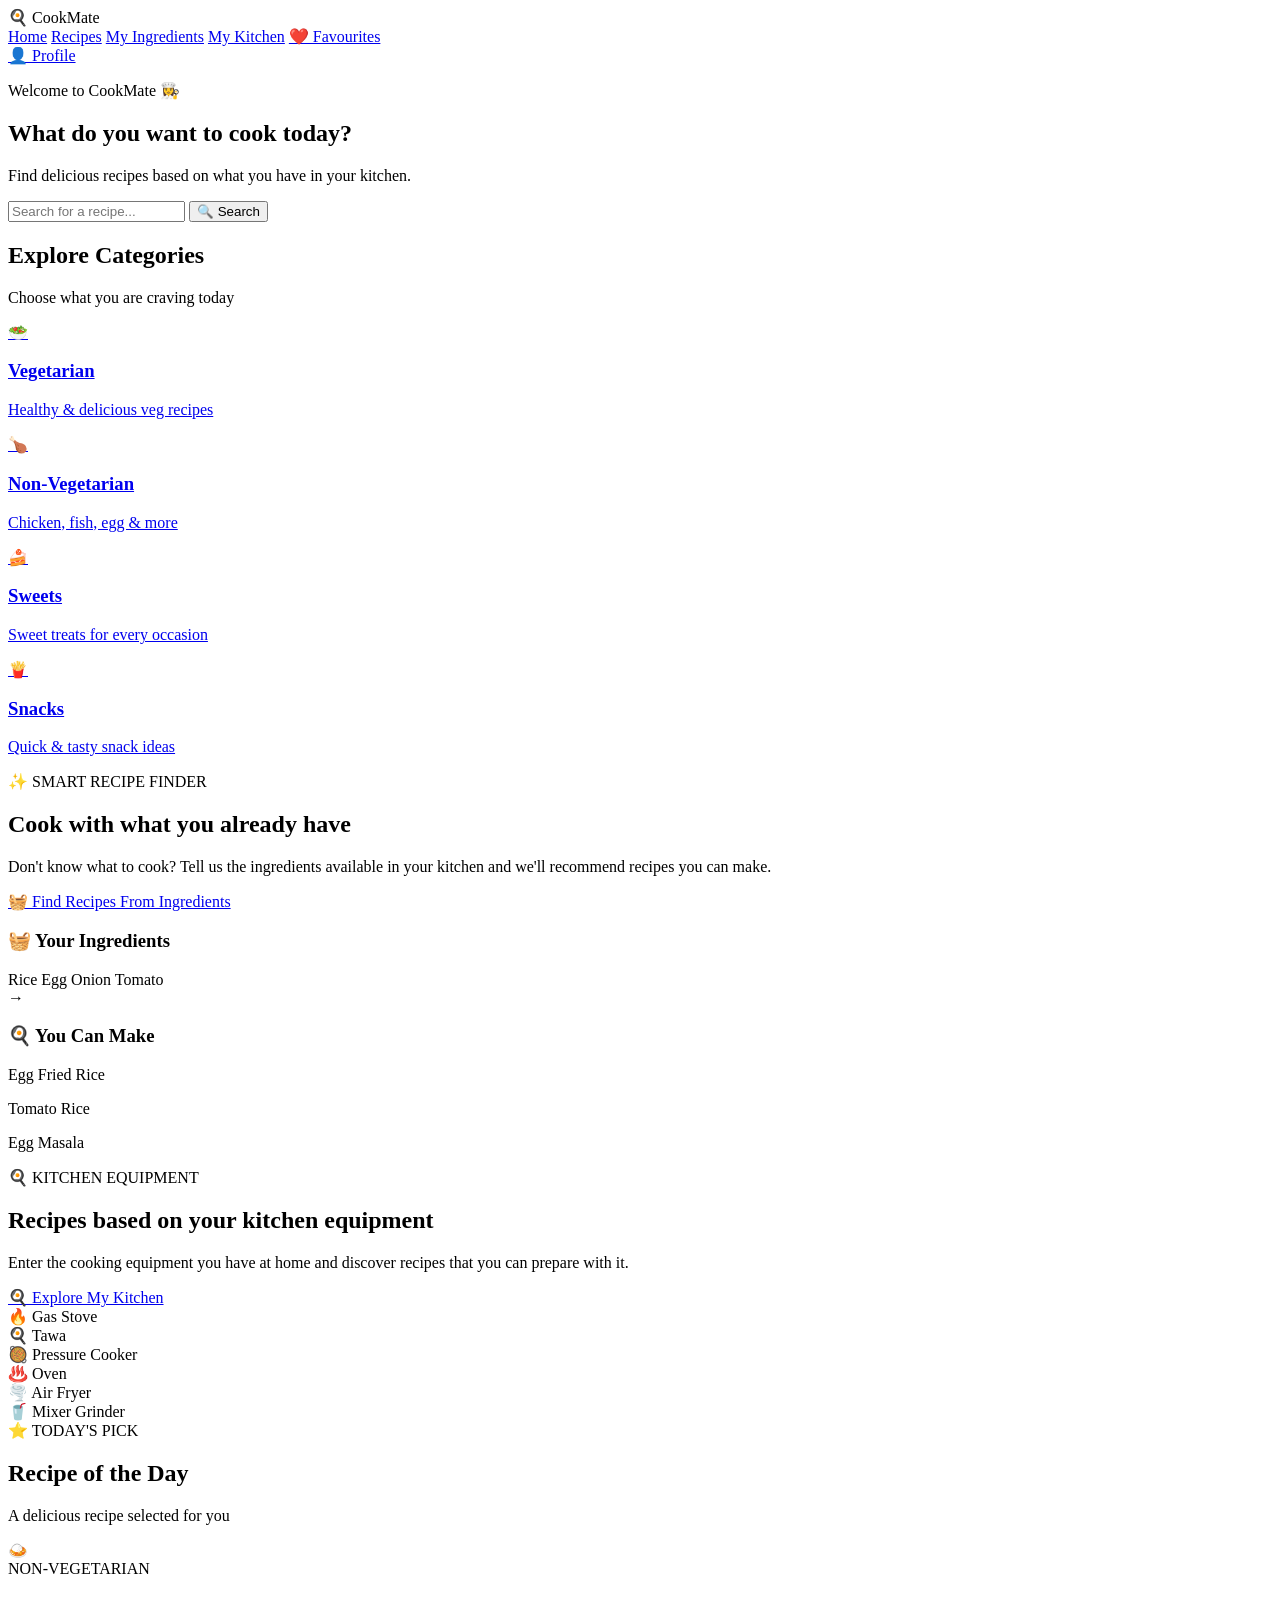
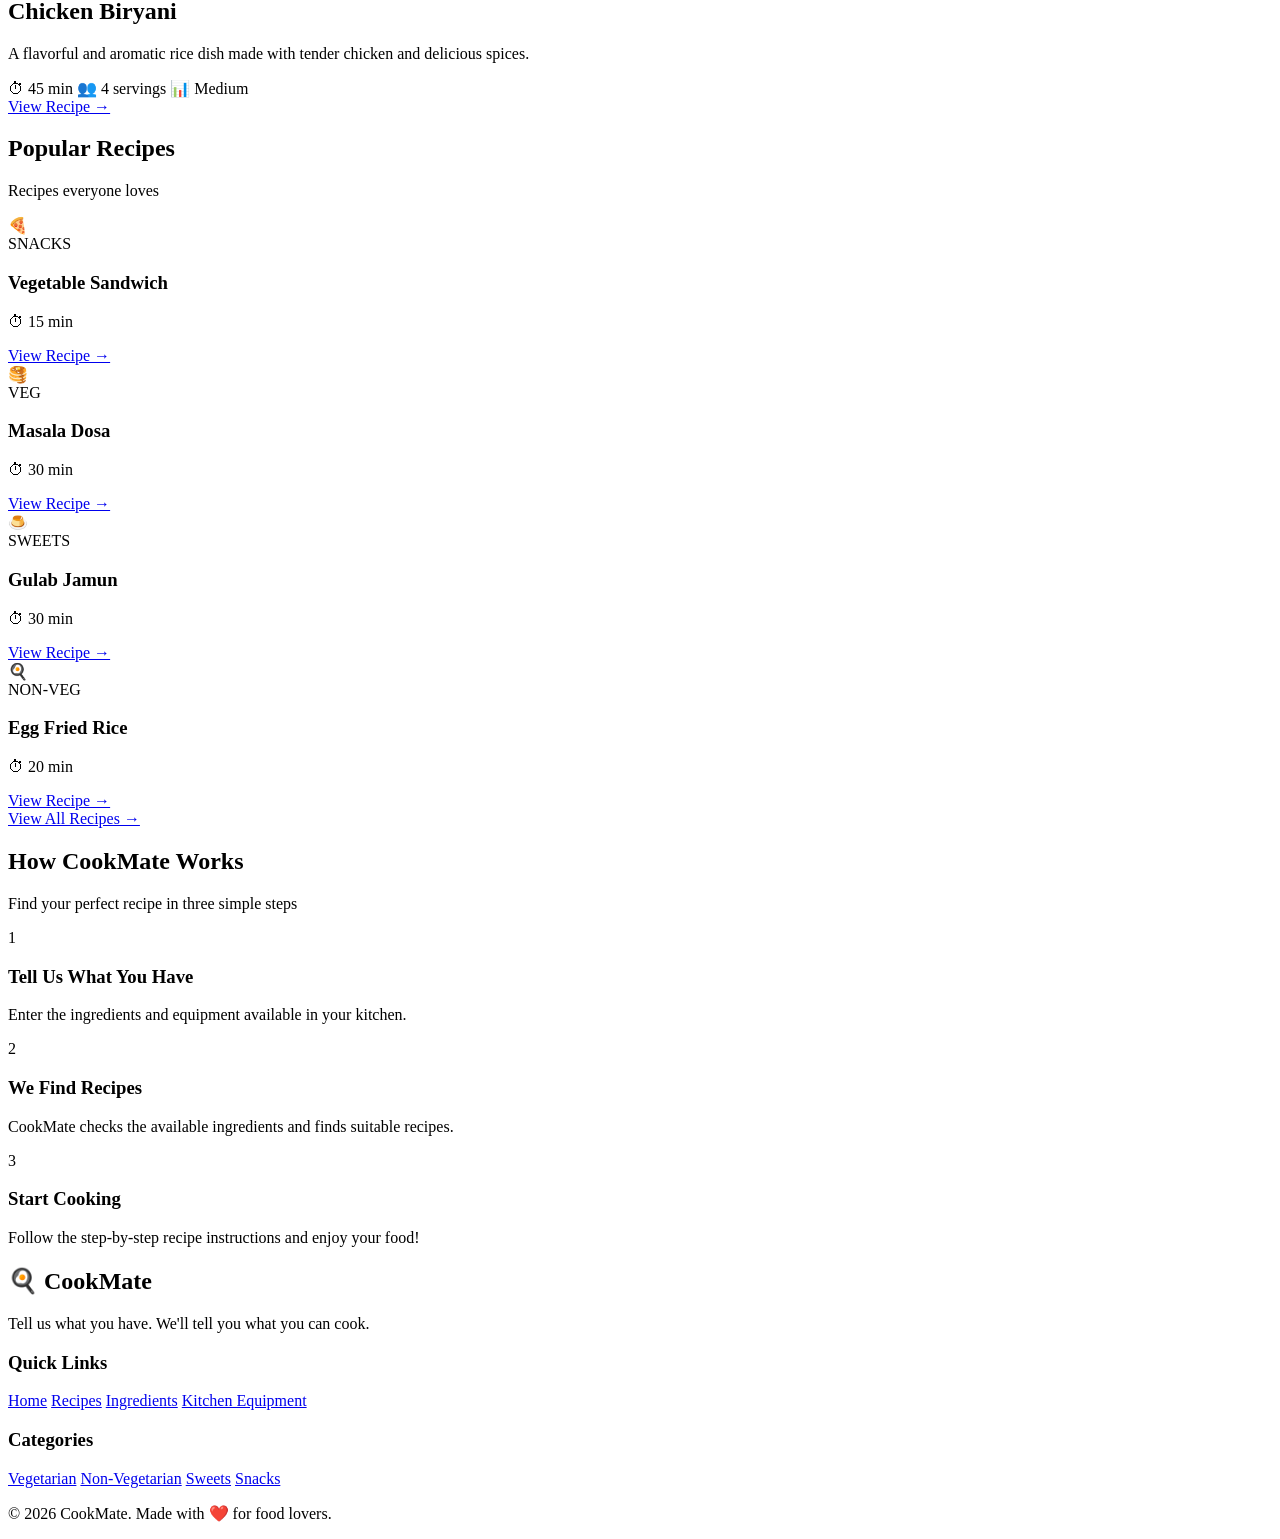
==== index.html @ f780ff28 "Create index.html" ====
<!DOCTYPE html>
<html lang="en">
<head>
    <meta charset="UTF-8">
    <meta name="viewport" content="width=device-width, initial-scale=1.0">

    <title>CookMate - Smart Recipe Finder</title>

    <link rel="stylesheet" href="css/style.css">
</head>

<body>

    <!-- ================= NAVBAR ================= -->

    <header class="navbar">

        <div class="logo">
            🍳 <span>CookMate</span>
        </div>

        <nav>
            <a href="index.html" class="active">Home</a>
            <a href="recipes.html">Recipes</a>
            <a href="ingredients.html">My Ingredients</a>
            <a href="equipment.html">My Kitchen</a>
            <a href="favourites.html">❤️ Favourites</a>
        </nav>

        <a href="profile.html" class="profile-btn">
            👤 Profile
        </a>

    </header>


    <!-- ================= HERO SECTION ================= -->

    <main>

        <section class="hero">

            <div class="hero-content">

                <p class="welcome-text">
                    Welcome to CookMate 👩‍🍳
                </p>

                <h1>
                    What do you want to
                    <span>cook today?</span>
                </h1>

                <p class="hero-description">
                    Find delicious recipes based on what you have
                    in your kitchen.
                </p>


                <!-- SEARCH BAR -->

                <div class="search-box">

                    <input
                        type="text"
                        id="homeSearch"
                        placeholder="Search for a recipe..."
                    >

                    <button onclick="searchRecipe()">
                        🔍 Search
                    </button>

                </div>

            </div>

        </section>


        <!-- ================= QUICK CATEGORIES ================= -->

        <section class="categories-section">

            <div class="section-heading">

                <h2>Explore Categories</h2>

                <p>
                    Choose what you are craving today
                </p>

            </div>


            <div class="category-container">

                <a href="recipes.html?category=veg"
                   class="category-card">

                    <div class="category-icon">
                        🥗
                    </div>

                    <h3>Vegetarian</h3>

                    <p>Healthy & delicious veg recipes</p>

                </a>


                <a href="recipes.html?category=nonveg"
                   class="category-card">

                    <div class="category-icon">
                        🍗
                    </div>

                    <h3>Non-Vegetarian</h3>

                    <p>Chicken, fish, egg & more</p>

                </a>


                <a href="recipes.html?category=sweets"
                   class="category-card">

                    <div class="category-icon">
                        🍰
                    </div>

                    <h3>Sweets</h3>

                    <p>Sweet treats for every occasion</p>

                </a>


                <a href="recipes.html?category=snacks"
                   class="category-card">

                    <div class="category-icon">
                        🍟
                    </div>

                    <h3>Snacks</h3>

                    <p>Quick & tasty snack ideas</p>

                </a>

            </div>

        </section>


        <!-- ================= INGREDIENT FEATURE ================= -->

        <section class="smart-section">

            <div class="smart-content">

                <span class="feature-label">
                    ✨ SMART RECIPE FINDER
                </span>

                <h2>
                    Cook with what
                    <span>you already have</span>
                </h2>

                <p>
                    Don't know what to cook? Tell us the ingredients
                    available in your kitchen and we'll recommend
                    recipes you can make.
                </p>

                <a href="ingredients.html"
                   class="primary-btn">

                    🧺 Find Recipes From Ingredients

                </a>

            </div>


            <div class="smart-example">

                <div class="ingredient-box">

                    <h3>🧺 Your Ingredients</h3>

                    <div class="ingredient-tags">

                        <span>Rice</span>
                        <span>Egg</span>
                        <span>Onion</span>
                        <span>Tomato</span>

                    </div>

                </div>


                <div class="arrow">
                    →
                </div>


                <div class="ingredient-box recipe-result">

                    <h3>🍳 You Can Make</h3>

                    <p>
                        Egg Fried Rice
                    </p>

                    <p>
                        Tomato Rice
                    </p>

                    <p>
                        Egg Masala
                    </p>

                </div>

            </div>

        </section>


        <!-- ================= EQUIPMENT FEATURE ================= -->

        <section class="equipment-section">

            <div class="equipment-content">

                <span class="feature-label">
                    🍳 KITCHEN EQUIPMENT
                </span>

                <h2>
                    Recipes based on your
                    <span>kitchen equipment</span>
                </h2>

                <p>
                    Enter the cooking equipment you have at home
                    and discover recipes that you can prepare with it.
                </p>

                <a href="equipment.html"
                   class="primary-btn">

                    🍳 Explore My Kitchen

                </a>

            </div>


            <div class="equipment-list">

                <div class="equipment-item">
                    🔥
                    <span>Gas Stove</span>
                </div>

                <div class="equipment-item">
                    🍳
                    <span>Tawa</span>
                </div>

                <div class="equipment-item">
                    🥘
                    <span>Pressure Cooker</span>
                </div>

                <div class="equipment-item">
                    ♨️
                    <span>Oven</span>
                </div>

                <div class="equipment-item">
                    🌪️
                    <span>Air Fryer</span>
                </div>

                <div class="equipment-item">
                    🥤
                    <span>Mixer Grinder</span>
                </div>

            </div>

        </section>


        <!-- ================= RECIPE OF THE DAY ================= -->

        <section class="recipe-day-section">

            <div class="section-heading">

                <span class="feature-label">
                    ⭐ TODAY'S PICK
                </span>

                <h2>Recipe of the Day</h2>

                <p>
                    A delicious recipe selected for you
                </p>

            </div>


            <div class="recipe-day-card">

                <div class="recipe-image">

                    <div class="food-placeholder">
                        🍛
                    </div>

                </div>


                <div class="recipe-day-content">

                    <span class="recipe-category">
                        NON-VEGETARIAN
                    </span>

                    <h2>
                        Chicken Biryani
                    </h2>

                    <p>
                        A flavorful and aromatic rice dish made
                        with tender chicken and delicious spices.
                    </p>


                    <div class="recipe-info">

                        <span>⏱ 45 min</span>

                        <span>👥 4 servings</span>

                        <span>📊 Medium</span>

                    </div>


                    <a href="recipe-details.html?recipe=chicken-biryani"
                       class="primary-btn">

                        View Recipe →

                    </a>

                </div>

            </div>

        </section>


        <!-- ================= POPULAR RECIPES ================= -->

        <section class="popular-section">

            <div class="section-heading">

                <h2>Popular Recipes</h2>

                <p>
                    Recipes everyone loves
                </p>

            </div>


            <div class="recipe-grid">


                <div class="recipe-card">

                    <div class="recipe-card-image">
                        🍕
                    </div>

                    <div class="recipe-card-content">

                        <span>SNACKS</span>

                        <h3>Vegetable Sandwich</h3>

                        <p>
                            ⏱ 15 min
                        </p>

                        <a href="recipe-details.html?recipe=vegetable-sandwich">
                            View Recipe →
                        </a>

                    </div>

                </div>


                <div class="recipe-card">

                    <div class="recipe-card-image">
                        🥞
                    </div>

                    <div class="recipe-card-content">

                        <span>VEG</span>

                        <h3>Masala Dosa</h3>

                        <p>
                            ⏱ 30 min
                        </p>

                        <a href="recipe-details.html?recipe=masala-dosa">
                            View Recipe →
                        </a>

                    </div>

                </div>


                <div class="recipe-card">

                    <div class="recipe-card-image">
                        🍮
                    </div>

                    <div class="recipe-card-content">

                        <span>SWEETS</span>

                        <h3>Gulab Jamun</h3>

                        <p>
                            ⏱ 30 min
                        </p>

                        <a href="recipe-details.html?recipe=gulab-jamun">
                            View Recipe →
                        </a>

                    </div>

                </div>


                <div class="recipe-card">

                    <div class="recipe-card-image">
                        🍳
                    </div>

                    <div class="recipe-card-content">

                        <span>NON-VEG</span>

                        <h3>Egg Fried Rice</h3>

                        <p>
                            ⏱ 20 min
                        </p>

                        <a href="recipe-details.html?recipe=egg-fried-rice">
                            View Recipe →
                        </a>

                    </div>

                </div>


            </div>


            <div class="view-all">

                <a href="recipes.html"
                   class="secondary-btn">

                    View All Recipes →

                </a>

            </div>

        </section>


        <!-- ================= HOW IT WORKS ================= -->

        <section class="how-section">

            <div class="section-heading">

                <h2>How CookMate Works</h2>

                <p>
                    Find your perfect recipe in three simple steps
                </p>

            </div>


            <div class="steps-container">

                <div class="step">

                    <div class="step-number">
                        1
                    </div>

                    <h3>Tell Us What You Have</h3>

                    <p>
                        Enter the ingredients and equipment
                        available in your kitchen.
                    </p>

                </div>


                <div class="step">

                    <div class="step-number">
                        2
                    </div>

                    <h3>We Find Recipes</h3>

                    <p>
                        CookMate checks the available ingredients
                        and finds suitable recipes.
                    </p>

                </div>


                <div class="step">

                    <div class="step-number">
                        3
                    </div>

                    <h3>Start Cooking</h3>

                    <p>
                        Follow the step-by-step recipe instructions
                        and enjoy your food!
                    </p>

                </div>

            </div>

        </section>

    </main>


    <!-- ================= FOOTER ================= -->

    <footer class="footer">

        <div class="footer-content">

            <div class="footer-brand">

                <h2>🍳 CookMate</h2>

                <p>
                    Tell us what you have.
                    We'll tell you what you can cook.
                </p>

            </div>


            <div class="footer-links">

                <h3>Quick Links</h3>

                <a href="index.html">Home</a>
                <a href="recipes.html">Recipes</a>
                <a href="ingredients.html">Ingredients</a>
                <a href="equipment.html">Kitchen Equipment</a>

            </div>


            <div class="footer-links">

                <h3>Categories</h3>

                <a href="recipes.html?category=veg">Vegetarian</a>
                <a href="recipes.html?category=nonveg">Non-Vegetarian</a>
                <a href="recipes.html?category=sweets">Sweets</a>
                <a href="recipes.html?category=snacks">Snacks</a>

            </div>

        </div>


        <div class="footer-bottom">

            <p>
                © 2026 CookMate. Made with ❤️ for food lovers.
            </p>

        </div>

    </footer>


    <!-- ================= JAVASCRIPT ================= -->

    <script src="js/script.js"></script>

</body>
</html>
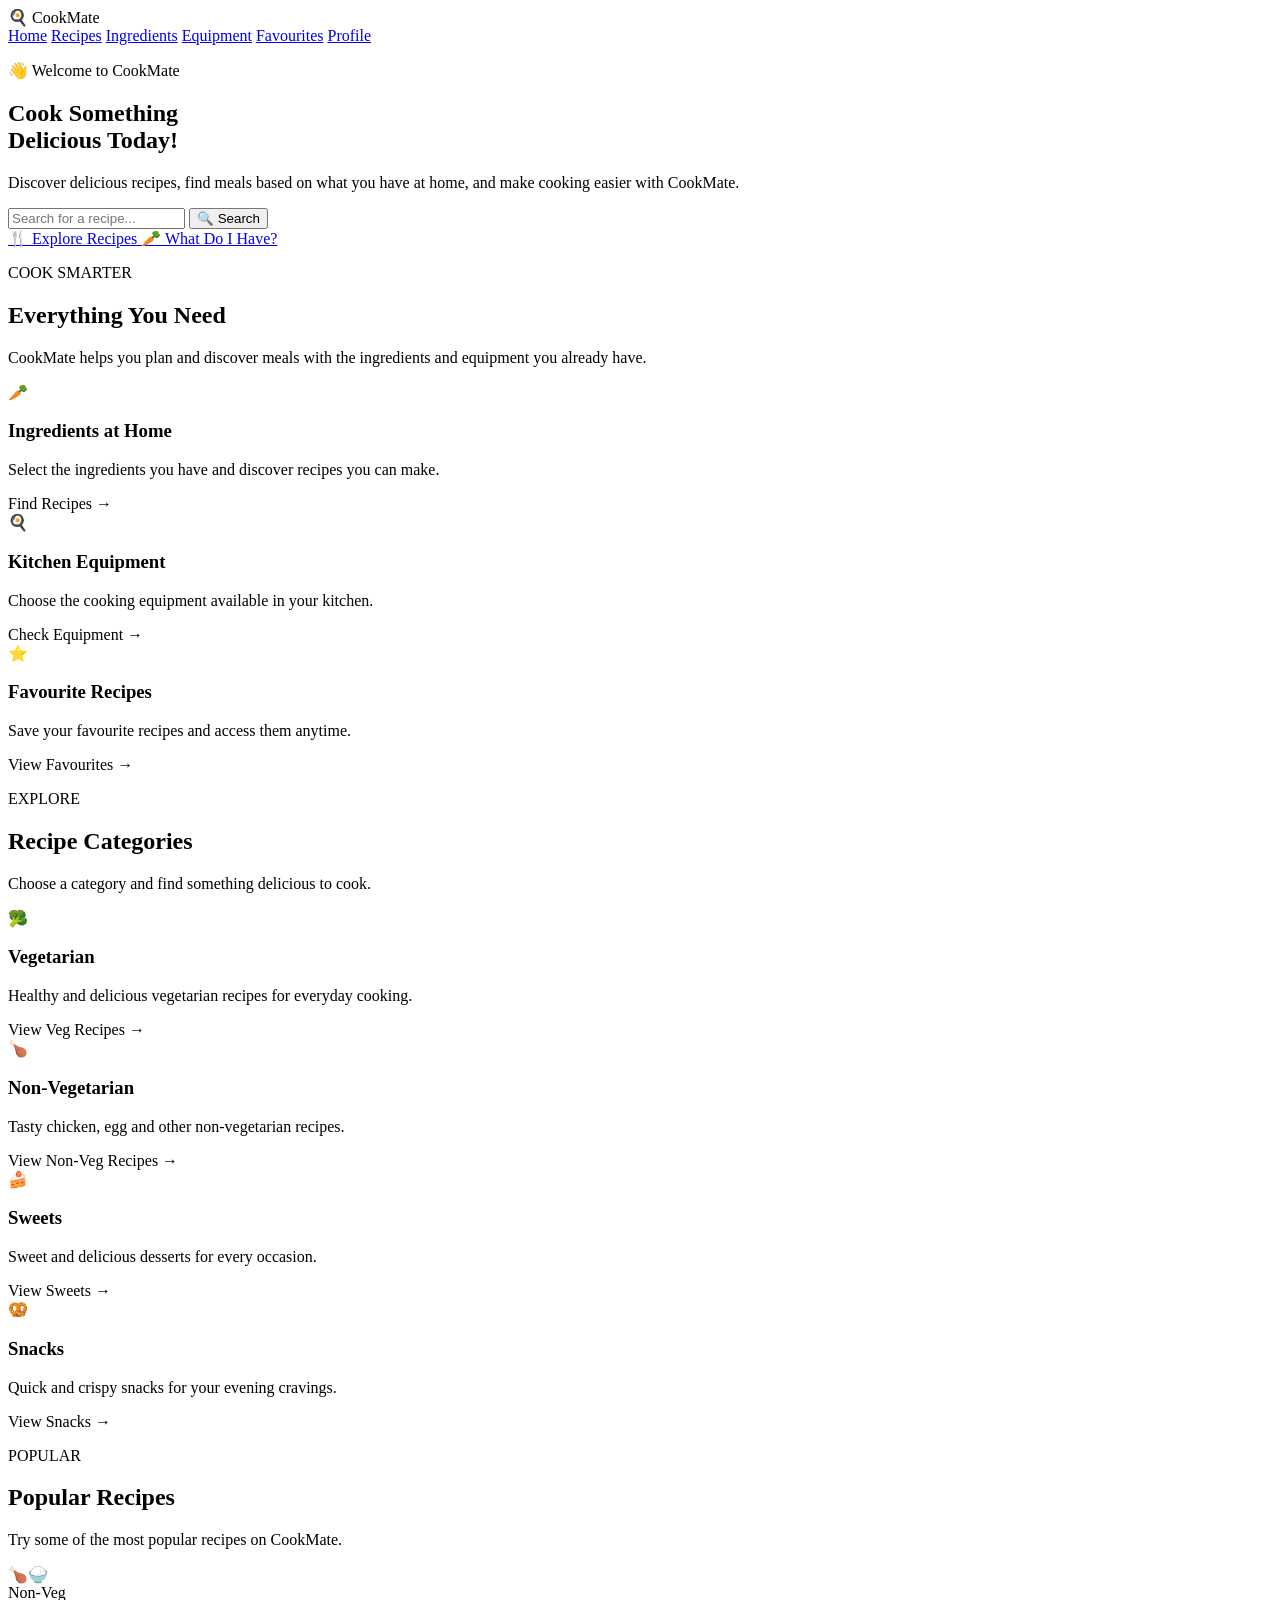
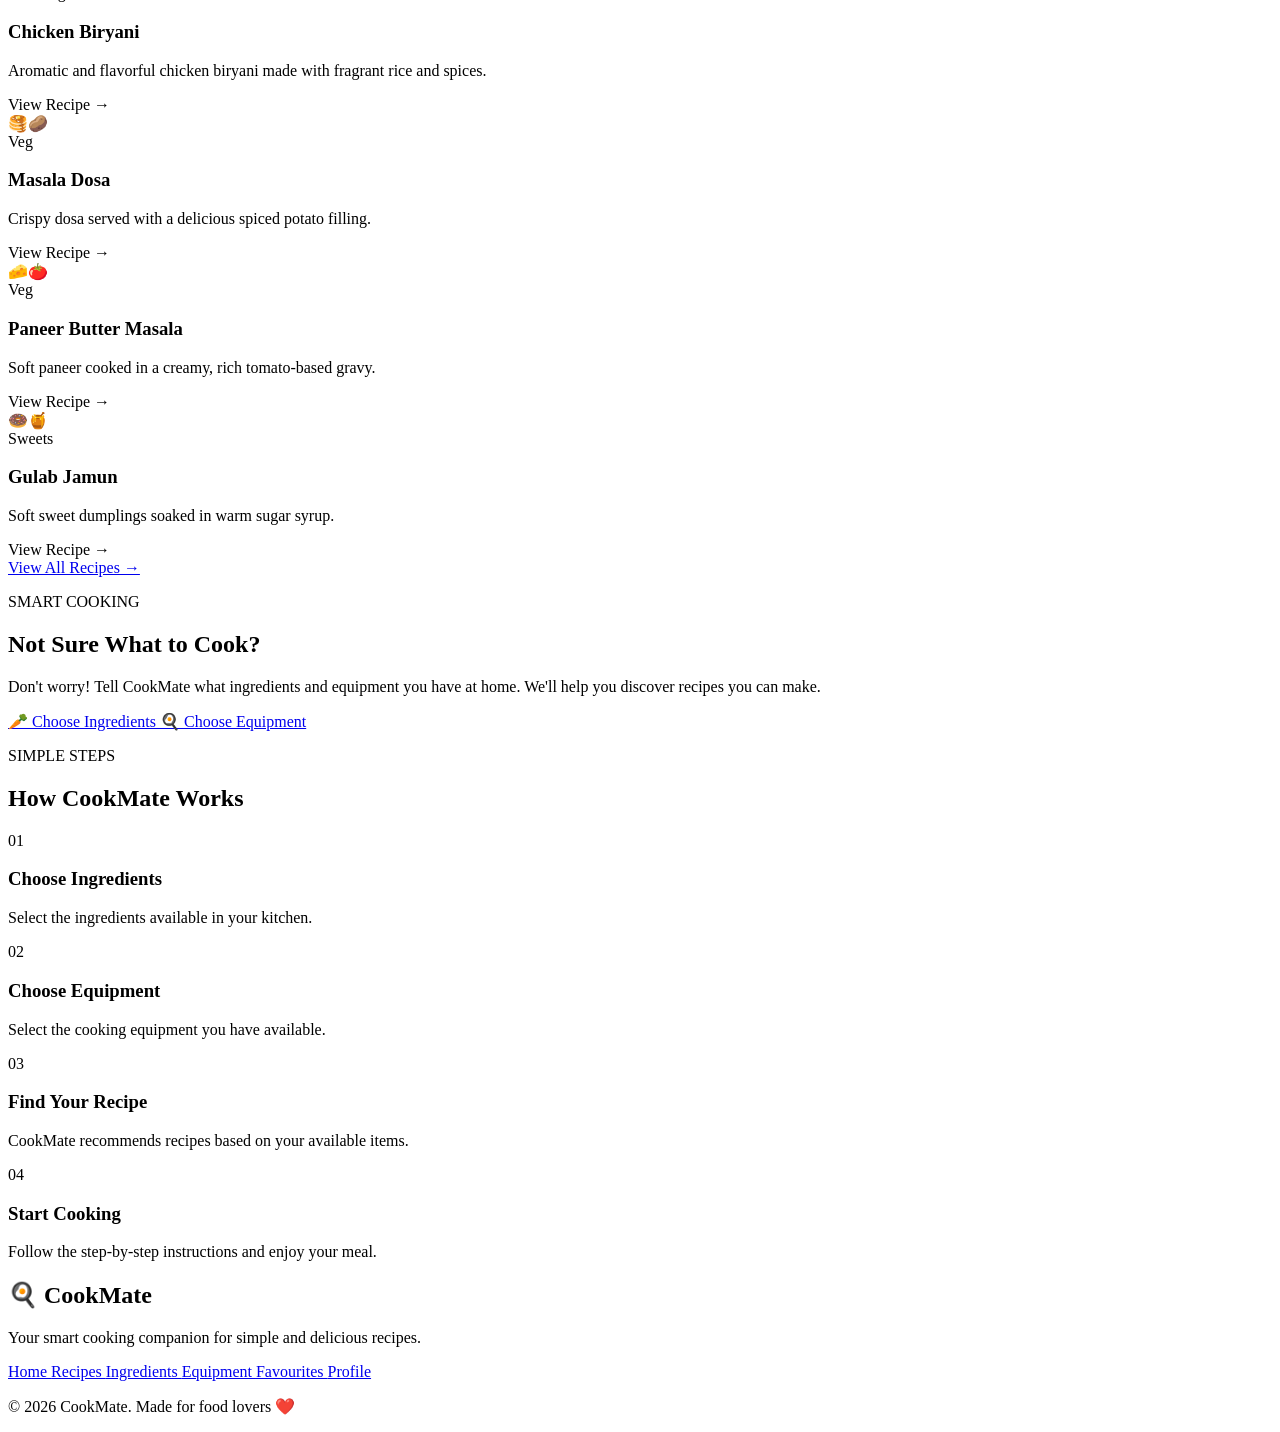
==== commit 96a0002b: "Update index.html" ====
--- a/index.html
+++ b/index.html
@@ -4,591 +4,691 @@
     <meta charset="UTF-8">
     <meta name="viewport" content="width=device-width, initial-scale=1.0">
 
-    <title>CookMate - Smart Recipe Finder</title>
+    <title>CookMate - Smart Cooking & Recipe Finder</title>
 
     <link rel="stylesheet" href="css/style.css">
 </head>
 
 <body>
 
-    <!-- ================= NAVBAR ================= -->
-
+    <!-- =========================
+         NAVIGATION BAR
+    ========================== -->
     <header class="navbar">
 
         <div class="logo">
-            🍳 <span>CookMate</span>
+            🍳 CookMate
         </div>
 
         <nav>
             <a href="index.html" class="active">Home</a>
             <a href="recipes.html">Recipes</a>
-            <a href="ingredients.html">My Ingredients</a>
-            <a href="equipment.html">My Kitchen</a>
-            <a href="favourites.html">❤️ Favourites</a>
+            <a href="ingredients.html">Ingredients</a>
+            <a href="equipment.html">Equipment</a>
+            <a href="favourites.html">Favourites</a>
+            <a href="profile.html">Profile</a>
         </nav>
 
-        <a href="profile.html" class="profile-btn">
-            👤 Profile
-        </a>
-
     </header>
 
 
-    <!-- ================= HERO SECTION ================= -->
-
-    <main>
-
-        <section class="hero">
-
-            <div class="hero-content">
-
-                <p class="welcome-text">
-                    Welcome to CookMate 👩‍🍳
-                </p>
-
-                <h1>
-                    What do you want to
-                    <span>cook today?</span>
-                </h1>
-
-                <p class="hero-description">
-                    Find delicious recipes based on what you have
+    <!-- =========================
+         HERO SECTION
+    ========================== -->
+    <section class="hero">
+
+        <div class="hero-content">
+
+            <p class="hero-small-title">
+                👋 Welcome to CookMate
+            </p>
+
+            <h1>
+                Cook Something<br>
+                <span>Delicious Today!</span>
+            </h1>
+
+            <p class="hero-description">
+                Discover delicious recipes, find meals based on
+                what you have at home, and make cooking easier
+                with CookMate.
+            </p>
+
+
+            <!-- SEARCH -->
+            <div class="search-box">
+
+                <input
+                    type="text"
+                    id="homeSearch"
+                    placeholder="Search for a recipe..."
+                    autocomplete="off"
+                >
+
+                <button
+                    type="button"
+                    class="primary-btn"
+                    onclick="searchRecipe()"
+                >
+                    🔍 Search
+                </button>
+
+            </div>
+
+
+            <!-- QUICK BUTTONS -->
+            <div class="hero-buttons">
+
+                <a
+                    href="recipes.html"
+                    class="primary-btn"
+                >
+                    🍴 Explore Recipes
+                </a>
+
+                <a
+                    href="ingredients.html"
+                    class="secondary-btn"
+                >
+                    🥕 What Do I Have?
+                </a>
+
+            </div>
+
+        </div>
+
+    </section>
+
+
+
+    <!-- =========================
+         QUICK ACCESS
+    ========================== -->
+    <section class="section">
+
+        <div class="section-heading">
+
+            <p class="section-label">
+                COOK SMARTER
+            </p>
+
+            <h2>
+                Everything You Need
+            </h2>
+
+            <p>
+                CookMate helps you plan and discover meals
+                with the ingredients and equipment you already have.
+            </p>
+
+        </div>
+
+
+        <div class="category-grid">
+
+            <!-- INGREDIENTS -->
+            <a
+                href="ingredients.html"
+                class="category-card"
+                style="text-decoration:none; color:inherit;"
+            >
+
+                <div class="category-icon">
+                    🥕
+                </div>
+
+                <h3>
+                    Ingredients at Home
+                </h3>
+
+                <p>
+                    Select the ingredients you have and
+                    discover recipes you can make.
+                </p>
+
+                <span>
+                    Find Recipes →
+                </span>
+
+            </a>
+
+
+            <!-- EQUIPMENT -->
+            <a
+                href="equipment.html"
+                class="category-card"
+                style="text-decoration:none; color:inherit;"
+            >
+
+                <div class="category-icon">
+                    🍳
+                </div>
+
+                <h3>
+                    Kitchen Equipment
+                </h3>
+
+                <p>
+                    Choose the cooking equipment available
                     in your kitchen.
                 </p>
 
-
-                <!-- SEARCH BAR -->
-
-                <div class="search-box">
-
-                    <input
-                        type="text"
-                        id="homeSearch"
-                        placeholder="Search for a recipe..."
-                    >
-
-                    <button onclick="searchRecipe()">
-                        🔍 Search
-                    </button>
-
-                </div>
-
-            </div>
-
-        </section>
-
-
-        <!-- ================= QUICK CATEGORIES ================= -->
-
-        <section class="categories-section">
-
-            <div class="section-heading">
-
-                <h2>Explore Categories</h2>
-
-                <p>
-                    Choose what you are craving today
-                </p>
-
-            </div>
-
-
-            <div class="category-container">
-
-                <a href="recipes.html?category=veg"
-                   class="category-card">
-
-                    <div class="category-icon">
-                        🥗
-                    </div>
-
-                    <h3>Vegetarian</h3>
-
-                    <p>Healthy & delicious veg recipes</p>
-
-                </a>
-
-
-                <a href="recipes.html?category=nonveg"
-                   class="category-card">
-
-                    <div class="category-icon">
-                        🍗
-                    </div>
-
-                    <h3>Non-Vegetarian</h3>
-
-                    <p>Chicken, fish, egg & more</p>
-
-                </a>
-
-
-                <a href="recipes.html?category=sweets"
-                   class="category-card">
-
-                    <div class="category-icon">
-                        🍰
-                    </div>
-
-                    <h3>Sweets</h3>
-
-                    <p>Sweet treats for every occasion</p>
-
-                </a>
-
-
-                <a href="recipes.html?category=snacks"
-                   class="category-card">
-
-                    <div class="category-icon">
-                        🍟
-                    </div>
-
-                    <h3>Snacks</h3>
-
-                    <p>Quick & tasty snack ideas</p>
-
-                </a>
-
-            </div>
-
-        </section>
-
-
-        <!-- ================= INGREDIENT FEATURE ================= -->
-
-        <section class="smart-section">
-
-            <div class="smart-content">
-
-                <span class="feature-label">
-                    ✨ SMART RECIPE FINDER
+                <span>
+                    Check Equipment →
                 </span>
 
+            </a>
+
+
+            <!-- FAVOURITES -->
+            <a
+                href="favourites.html"
+                class="category-card"
+                style="text-decoration:none; color:inherit;"
+            >
+
+                <div class="category-icon">
+                    ⭐
+                </div>
+
+                <h3>
+                    Favourite Recipes
+                </h3>
+
+                <p>
+                    Save your favourite recipes and
+                    access them anytime.
+                </p>
+
+                <span>
+                    View Favourites →
+                </span>
+
+            </a>
+
+        </div>
+
+    </section>
+
+
+
+    <!-- =========================
+         RECIPE CATEGORIES
+    ========================== -->
+    <section class="section">
+
+        <div class="section-heading">
+
+            <p class="section-label">
+                EXPLORE
+            </p>
+
+            <h2>
+                Recipe Categories
+            </h2>
+
+            <p>
+                Choose a category and find something delicious to cook.
+            </p>
+
+        </div>
+
+
+        <div class="category-grid">
+
+            <!-- VEG -->
+            <a
+                href="recipes.html?category=veg"
+                class="category-card"
+                style="text-decoration:none; color:inherit;"
+            >
+
+                <div class="category-icon">
+                    🥦
+                </div>
+
+                <h3>
+                    Vegetarian
+                </h3>
+
+                <p>
+                    Healthy and delicious vegetarian recipes
+                    for everyday cooking.
+                </p>
+
+                <span>
+                    View Veg Recipes →
+                </span>
+
+            </a>
+
+
+            <!-- NON VEG -->
+            <a
+                href="recipes.html?category=nonveg"
+                class="category-card"
+                style="text-decoration:none; color:inherit;"
+            >
+
+                <div class="category-icon">
+                    🍗
+                </div>
+
+                <h3>
+                    Non-Vegetarian
+                </h3>
+
+                <p>
+                    Tasty chicken, egg and other non-vegetarian
+                    recipes.
+                </p>
+
+                <span>
+                    View Non-Veg Recipes →
+                </span>
+
+            </a>
+
+
+            <!-- SWEETS -->
+            <a
+                href="recipes.html?category=sweets"
+                class="category-card"
+                style="text-decoration:none; color:inherit;"
+            >
+
+                <div class="category-icon">
+                    🍰
+                </div>
+
+                <h3>
+                    Sweets
+                </h3>
+
+                <p>
+                    Sweet and delicious desserts for
+                    every occasion.
+                </p>
+
+                <span>
+                    View Sweets →
+                </span>
+
+            </a>
+
+
+            <!-- SNACKS -->
+            <a
+                href="recipes.html?category=snacks"
+                class="category-card"
+                style="text-decoration:none; color:inherit;"
+            >
+
+                <div class="category-icon">
+                    🥨
+                </div>
+
+                <h3>
+                    Snacks
+                </h3>
+
+                <p>
+                    Quick and crispy snacks for your
+                    evening cravings.
+                </p>
+
+                <span>
+                    View Snacks →
+                </span>
+
+            </a>
+
+        </div>
+
+    </section>
+
+
+
+    <!-- =========================
+         POPULAR RECIPES
+    ========================== -->
+    <section class="section">
+
+        <div class="section-heading">
+
+            <p class="section-label">
+                POPULAR
+            </p>
+
+            <h2>
+                Popular Recipes
+            </h2>
+
+            <p>
+                Try some of the most popular recipes on CookMate.
+            </p>
+
+        </div>
+
+
+        <div class="recipe-grid">
+
+            <!-- CHICKEN BIRYANI -->
+            <a
+                href="recipe-details.html?recipe=chicken-biryani"
+                class="recipe-card"
+                style="text-decoration:none; color:inherit;"
+            >
+
+                <div class="recipe-image">
+                    🍗🍚
+                </div>
+
+                <div class="recipe-card-content">
+
+                    <span class="recipe-category">
+                        Non-Veg
+                    </span>
+
+                    <h3>
+                        Chicken Biryani
+                    </h3>
+
+                    <p>
+                        Aromatic and flavorful chicken biryani
+                        made with fragrant rice and spices.
+                    </p>
+
+                    <span>
+                        View Recipe →
+                    </span>
+
+                </div>
+
+            </a>
+
+
+            <!-- MASALA DOSA -->
+            <a
+                href="recipe-details.html?recipe=masala-dosa"
+                class="recipe-card"
+                style="text-decoration:none; color:inherit;"
+            >
+
+                <div class="recipe-image">
+                    🥞🥔
+                </div>
+
+                <div class="recipe-card-content">
+
+                    <span class="recipe-category">
+                        Veg
+                    </span>
+
+                    <h3>
+                        Masala Dosa
+                    </h3>
+
+                    <p>
+                        Crispy dosa served with a delicious
+                        spiced potato filling.
+                    </p>
+
+                    <span>
+                        View Recipe →
+                    </span>
+
+                </div>
+
+            </a>
+
+
+            <!-- PANEER BUTTER MASALA -->
+            <a
+                href="recipe-details.html?recipe=paneer-butter-masala"
+                class="recipe-card"
+                style="text-decoration:none; color:inherit;"
+            >
+
+                <div class="recipe-image">
+                    🧀🍅
+                </div>
+
+                <div class="recipe-card-content">
+
+                    <span class="recipe-category">
+                        Veg
+                    </span>
+
+                    <h3>
+                        Paneer Butter Masala
+                    </h3>
+
+                    <p>
+                        Soft paneer cooked in a creamy,
+                        rich tomato-based gravy.
+                    </p>
+
+                    <span>
+                        View Recipe →
+                    </span>
+
+                </div>
+
+            </a>
+
+
+            <!-- GULAB JAMUN -->
+            <a
+                href="recipe-details.html?recipe=gulab-jamun"
+                class="recipe-card"
+                style="text-decoration:none; color:inherit;"
+            >
+
+                <div class="recipe-image">
+                    🍩🍯
+                </div>
+
+                <div class="recipe-card-content">
+
+                    <span class="recipe-category">
+                        Sweets
+                    </span>
+
+                    <h3>
+                        Gulab Jamun
+                    </h3>
+
+                    <p>
+                        Soft sweet dumplings soaked in
+                        warm sugar syrup.
+                    </p>
+
+                    <span>
+                        View Recipe →
+                    </span>
+
+                </div>
+
+            </a>
+
+        </div>
+
+
+        <div class="center-button">
+
+            <a
+                href="recipes.html"
+                class="primary-btn"
+            >
+                View All Recipes →
+            </a>
+
+        </div>
+
+    </section>
+
+
+
+    <!-- =========================
+         SMART RECIPE FINDER
+    ========================== -->
+    <section class="smart-section">
+
+        <div class="smart-content">
+
+            <p class="section-label">
+                SMART COOKING
+            </p>
+
+            <h2>
+                Not Sure What to Cook?
+            </h2>
+
+            <p>
+                Don't worry! Tell CookMate what ingredients
+                and equipment you have at home. We'll help
+                you discover recipes you can make.
+            </p>
+
+
+            <div class="smart-buttons">
+
+                <a
+                    href="ingredients.html"
+                    class="primary-btn"
+                >
+                    🥕 Choose Ingredients
+                </a>
+
+                <a
+                    href="equipment.html"
+                    class="secondary-btn"
+                >
+                    🍳 Choose Equipment
+                </a>
+
+            </div>
+
+        </div>
+
+    </section>
+
+
+
+    <!-- =========================
+         HOW COOKMATE WORKS
+    ========================== -->
+    <section class="section">
+
+        <div class="section-heading">
+
+            <p class="section-label">
+                SIMPLE STEPS
+            </p>
+
+            <h2>
+                How CookMate Works
+            </h2>
+
+        </div>
+
+
+        <div class="steps-grid">
+
+            <div class="step">
+
+                <div class="step-number">
+                    01
+                </div>
+
+                <h3>
+                    Choose Ingredients
+                </h3>
+
+                <p>
+                    Select the ingredients available
+                    in your kitchen.
+                </p>
+
+            </div>
+
+
+            <div class="step">
+
+                <div class="step-number">
+                    02
+                </div>
+
+                <h3>
+                    Choose Equipment
+                </h3>
+
+                <p>
+                    Select the cooking equipment
+                    you have available.
+                </p>
+
+            </div>
+
+
+            <div class="step">
+
+                <div class="step-number">
+                    03
+                </div>
+
+                <h3>
+                    Find Your Recipe
+                </h3>
+
+                <p>
+                    CookMate recommends recipes based
+                    on your available items.
+                </p>
+
+            </div>
+
+
+            <div class="step">
+
+                <div class="step-number">
+                    04
+                </div>
+
+                <h3>
+                    Start Cooking
+                </h3>
+
+                <p>
+                    Follow the step-by-step instructions
+                    and enjoy your meal.
+                </p>
+
+            </div>
+
+        </div>
+
+    </section>
+
+
+
+    <!-- =========================
+         FOOTER
+    ========================== -->
+    <footer class="footer">
+
+        <div class="footer-content">
+
+            <div>
+
                 <h2>
-                    Cook with what
-                    <span>you already have</span>
+                    🍳 CookMate
                 </h2>
 
                 <p>
-                    Don't know what to cook? Tell us the ingredients
-                    available in your kitchen and we'll recommend
-                    recipes you can make.
-                </p>
-
-                <a href="ingredients.html"
-                   class="primary-btn">
-
-                    🧺 Find Recipes From Ingredients
-
-                </a>
-
-            </div>
-
-
-            <div class="smart-example">
-
-                <div class="ingredient-box">
-
-                    <h3>🧺 Your Ingredients</h3>
-
-                    <div class="ingredient-tags">
-
-                        <span>Rice</span>
-                        <span>Egg</span>
-                        <span>Onion</span>
-                        <span>Tomato</span>
-
-                    </div>
-
-                </div>
-
-
-                <div class="arrow">
-                    →
-                </div>
-
-
-                <div class="ingredient-box recipe-result">
-
-                    <h3>🍳 You Can Make</h3>
-
-                    <p>
-                        Egg Fried Rice
-                    </p>
-
-                    <p>
-                        Tomato Rice
-                    </p>
-
-                    <p>
-                        Egg Masala
-                    </p>
-
-                </div>
-
-            </div>
-
-        </section>
-
-
-        <!-- ================= EQUIPMENT FEATURE ================= -->
-
-        <section class="equipment-section">
-
-            <div class="equipment-content">
-
-                <span class="feature-label">
-                    🍳 KITCHEN EQUIPMENT
-                </span>
-
-                <h2>
-                    Recipes based on your
-                    <span>kitchen equipment</span>
-                </h2>
-
-                <p>
-                    Enter the cooking equipment you have at home
-                    and discover recipes that you can prepare with it.
-                </p>
-
-                <a href="equipment.html"
-                   class="primary-btn">
-
-                    🍳 Explore My Kitchen
-
-                </a>
-
-            </div>
-
-
-            <div class="equipment-list">
-
-                <div class="equipment-item">
-                    🔥
-                    <span>Gas Stove</span>
-                </div>
-
-                <div class="equipment-item">
-                    🍳
-                    <span>Tawa</span>
-                </div>
-
-                <div class="equipment-item">
-                    🥘
-                    <span>Pressure Cooker</span>
-                </div>
-
-                <div class="equipment-item">
-                    ♨️
-                    <span>Oven</span>
-                </div>
-
-                <div class="equipment-item">
-                    🌪️
-                    <span>Air Fryer</span>
-                </div>
-
-                <div class="equipment-item">
-                    🥤
-                    <span>Mixer Grinder</span>
-                </div>
-
-            </div>
-
-        </section>
-
-
-        <!-- ================= RECIPE OF THE DAY ================= -->
-
-        <section class="recipe-day-section">
-
-            <div class="section-heading">
-
-                <span class="feature-label">
-                    ⭐ TODAY'S PICK
-                </span>
-
-                <h2>Recipe of the Day</h2>
-
-                <p>
-                    A delicious recipe selected for you
-                </p>
-
-            </div>
-
-
-            <div class="recipe-day-card">
-
-                <div class="recipe-image">
-
-                    <div class="food-placeholder">
-                        🍛
-                    </div>
-
-                </div>
-
-
-                <div class="recipe-day-content">
-
-                    <span class="recipe-category">
-                        NON-VEGETARIAN
-                    </span>
-
-                    <h2>
-                        Chicken Biryani
-                    </h2>
-
-                    <p>
-                        A flavorful and aromatic rice dish made
-                        with tender chicken and delicious spices.
-                    </p>
-
-
-                    <div class="recipe-info">
-
-                        <span>⏱ 45 min</span>
-
-                        <span>👥 4 servings</span>
-
-                        <span>📊 Medium</span>
-
-                    </div>
-
-
-                    <a href="recipe-details.html?recipe=chicken-biryani"
-                       class="primary-btn">
-
-                        View Recipe →
-
-                    </a>
-
-                </div>
-
-            </div>
-
-        </section>
-
-
-        <!-- ================= POPULAR RECIPES ================= -->
-
-        <section class="popular-section">
-
-            <div class="section-heading">
-
-                <h2>Popular Recipes</h2>
-
-                <p>
-                    Recipes everyone loves
-                </p>
-
-            </div>
-
-
-            <div class="recipe-grid">
-
-
-                <div class="recipe-card">
-
-                    <div class="recipe-card-image">
-                        🍕
-                    </div>
-
-                    <div class="recipe-card-content">
-
-                        <span>SNACKS</span>
-
-                        <h3>Vegetable Sandwich</h3>
-
-                        <p>
-                            ⏱ 15 min
-                        </p>
-
-                        <a href="recipe-details.html?recipe=vegetable-sandwich">
-                            View Recipe →
-                        </a>
-
-                    </div>
-
-                </div>
-
-
-                <div class="recipe-card">
-
-                    <div class="recipe-card-image">
-                        🥞
-                    </div>
-
-                    <div class="recipe-card-content">
-
-                        <span>VEG</span>
-
-                        <h3>Masala Dosa</h3>
-
-                        <p>
-                            ⏱ 30 min
-                        </p>
-
-                        <a href="recipe-details.html?recipe=masala-dosa">
-                            View Recipe →
-                        </a>
-
-                    </div>
-
-                </div>
-
-
-                <div class="recipe-card">
-
-                    <div class="recipe-card-image">
-                        🍮
-                    </div>
-
-                    <div class="recipe-card-content">
-
-                        <span>SWEETS</span>
-
-                        <h3>Gulab Jamun</h3>
-
-                        <p>
-                            ⏱ 30 min
-                        </p>
-
-                        <a href="recipe-details.html?recipe=gulab-jamun">
-                            View Recipe →
-                        </a>
-
-                    </div>
-
-                </div>
-
-
-                <div class="recipe-card">
-
-                    <div class="recipe-card-image">
-                        🍳
-                    </div>
-
-                    <div class="recipe-card-content">
-
-                        <span>NON-VEG</span>
-
-                        <h3>Egg Fried Rice</h3>
-
-                        <p>
-                            ⏱ 20 min
-                        </p>
-
-                        <a href="recipe-details.html?recipe=egg-fried-rice">
-                            View Recipe →
-                        </a>
-
-                    </div>
-
-                </div>
-
-
-            </div>
-
-
-            <div class="view-all">
-
-                <a href="recipes.html"
-                   class="secondary-btn">
-
-                    View All Recipes →
-
-                </a>
-
-            </div>
-
-        </section>
-
-
-        <!-- ================= HOW IT WORKS ================= -->
-
-        <section class="how-section">
-
-            <div class="section-heading">
-
-                <h2>How CookMate Works</h2>
-
-                <p>
-                    Find your perfect recipe in three simple steps
-                </p>
-
-            </div>
-
-
-            <div class="steps-container">
-
-                <div class="step">
-
-                    <div class="step-number">
-                        1
-                    </div>
-
-                    <h3>Tell Us What You Have</h3>
-
-                    <p>
-                        Enter the ingredients and equipment
-                        available in your kitchen.
-                    </p>
-
-                </div>
-
-
-                <div class="step">
-
-                    <div class="step-number">
-                        2
-                    </div>
-
-                    <h3>We Find Recipes</h3>
-
-                    <p>
-                        CookMate checks the available ingredients
-                        and finds suitable recipes.
-                    </p>
-
-                </div>
-
-
-                <div class="step">
-
-                    <div class="step-number">
-                        3
-                    </div>
-
-                    <h3>Start Cooking</h3>
-
-                    <p>
-                        Follow the step-by-step recipe instructions
-                        and enjoy your food!
-                    </p>
-
-                </div>
-
-            </div>
-
-        </section>
-
-    </main>
-
-
-    <!-- ================= FOOTER ================= -->
-
-    <footer class="footer">
-
-        <div class="footer-content">
-
-            <div class="footer-brand">
-
-                <h2>🍳 CookMate</h2>
-
-                <p>
-                    Tell us what you have.
-                    We'll tell you what you can cook.
+                    Your smart cooking companion for
+                    simple and delicious recipes.
                 </p>
 
             </div>
@@ -596,24 +696,29 @@
 
             <div class="footer-links">
 
-                <h3>Quick Links</h3>
-
-                <a href="index.html">Home</a>
-                <a href="recipes.html">Recipes</a>
-                <a href="ingredients.html">Ingredients</a>
-                <a href="equipment.html">Kitchen Equipment</a>
-
-            </div>
-
-
-            <div class="footer-links">
-
-                <h3>Categories</h3>
-
-                <a href="recipes.html?category=veg">Vegetarian</a>
-                <a href="recipes.html?category=nonveg">Non-Vegetarian</a>
-                <a href="recipes.html?category=sweets">Sweets</a>
-                <a href="recipes.html?category=snacks">Snacks</a>
+                <a href="index.html">
+                    Home
+                </a>
+
+                <a href="recipes.html">
+                    Recipes
+                </a>
+
+                <a href="ingredients.html">
+                    Ingredients
+                </a>
+
+                <a href="equipment.html">
+                    Equipment
+                </a>
+
+                <a href="favourites.html">
+                    Favourites
+                </a>
+
+                <a href="profile.html">
+                    Profile
+                </a>
 
             </div>
 
@@ -623,7 +728,7 @@
         <div class="footer-bottom">
 
             <p>
-                © 2026 CookMate. Made with ❤️ for food lovers.
+                © 2026 CookMate. Made for food lovers ❤️
             </p>
 
         </div>
@@ -631,9 +736,64 @@
     </footer>
 
 
-    <!-- ================= JAVASCRIPT ================= -->
-
+
+    <!-- =========================
+         JAVASCRIPT
+    ========================== -->
     <script src="js/script.js"></script>
+
+
+    <script>
+
+        /*
+         * HOME PAGE SEARCH
+         */
+        function searchRecipe() {
+
+            const searchInput =
+                document.getElementById("homeSearch");
+
+            if (!searchInput) return;
+
+            const searchText =
+                searchInput.value.trim();
+
+
+            if (searchText === "") {
+
+                alert(
+                    "Please enter a recipe name to search."
+                );
+
+                searchInput.focus();
+
+                return;
+            }
+
+
+            window.location.href =
+                "recipes.html?search=" +
+                encodeURIComponent(searchText);
+        }
+
+
+
+        /*
+         * PRESS ENTER TO SEARCH
+         */
+        document
+            .getElementById("homeSearch")
+            .addEventListener("keydown", function(event) {
+
+                if (event.key === "Enter") {
+
+                    searchRecipe();
+
+                }
+
+            });
+
+    </script>
 
 </body>
 </html>
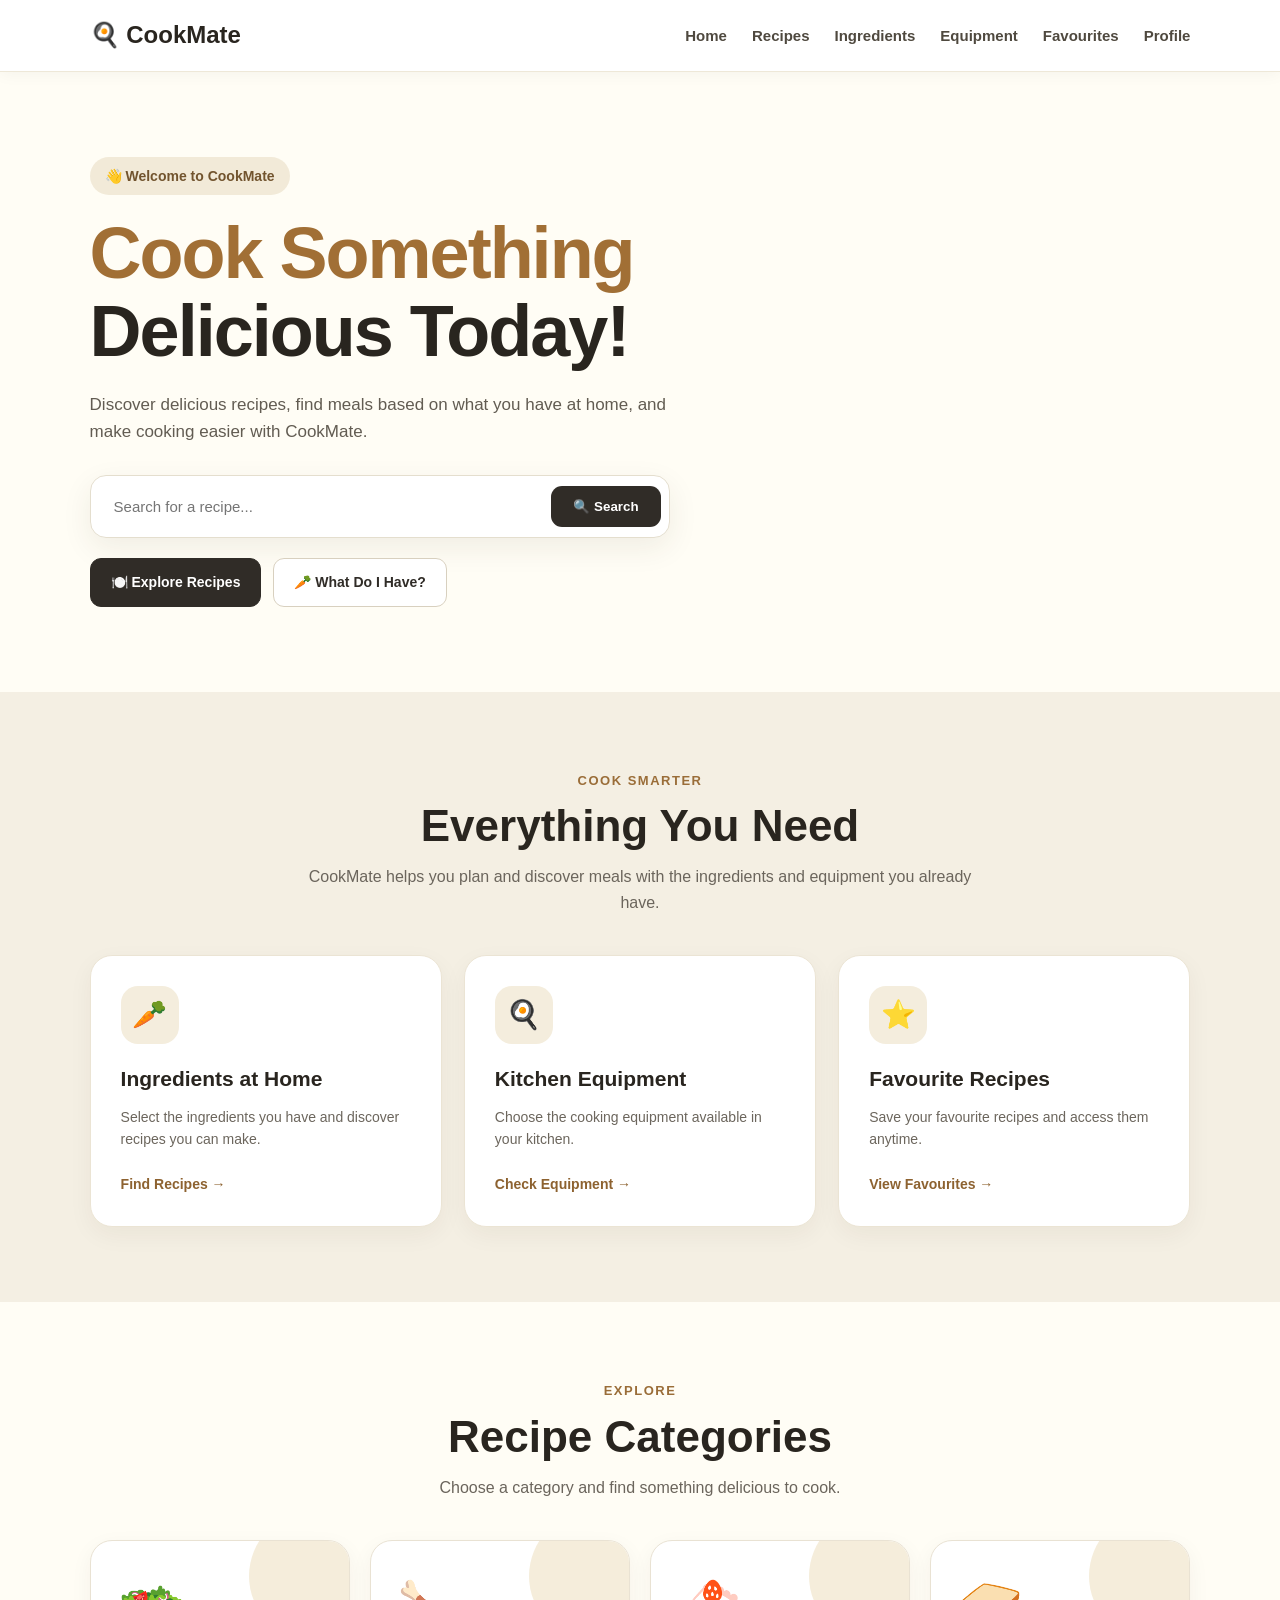
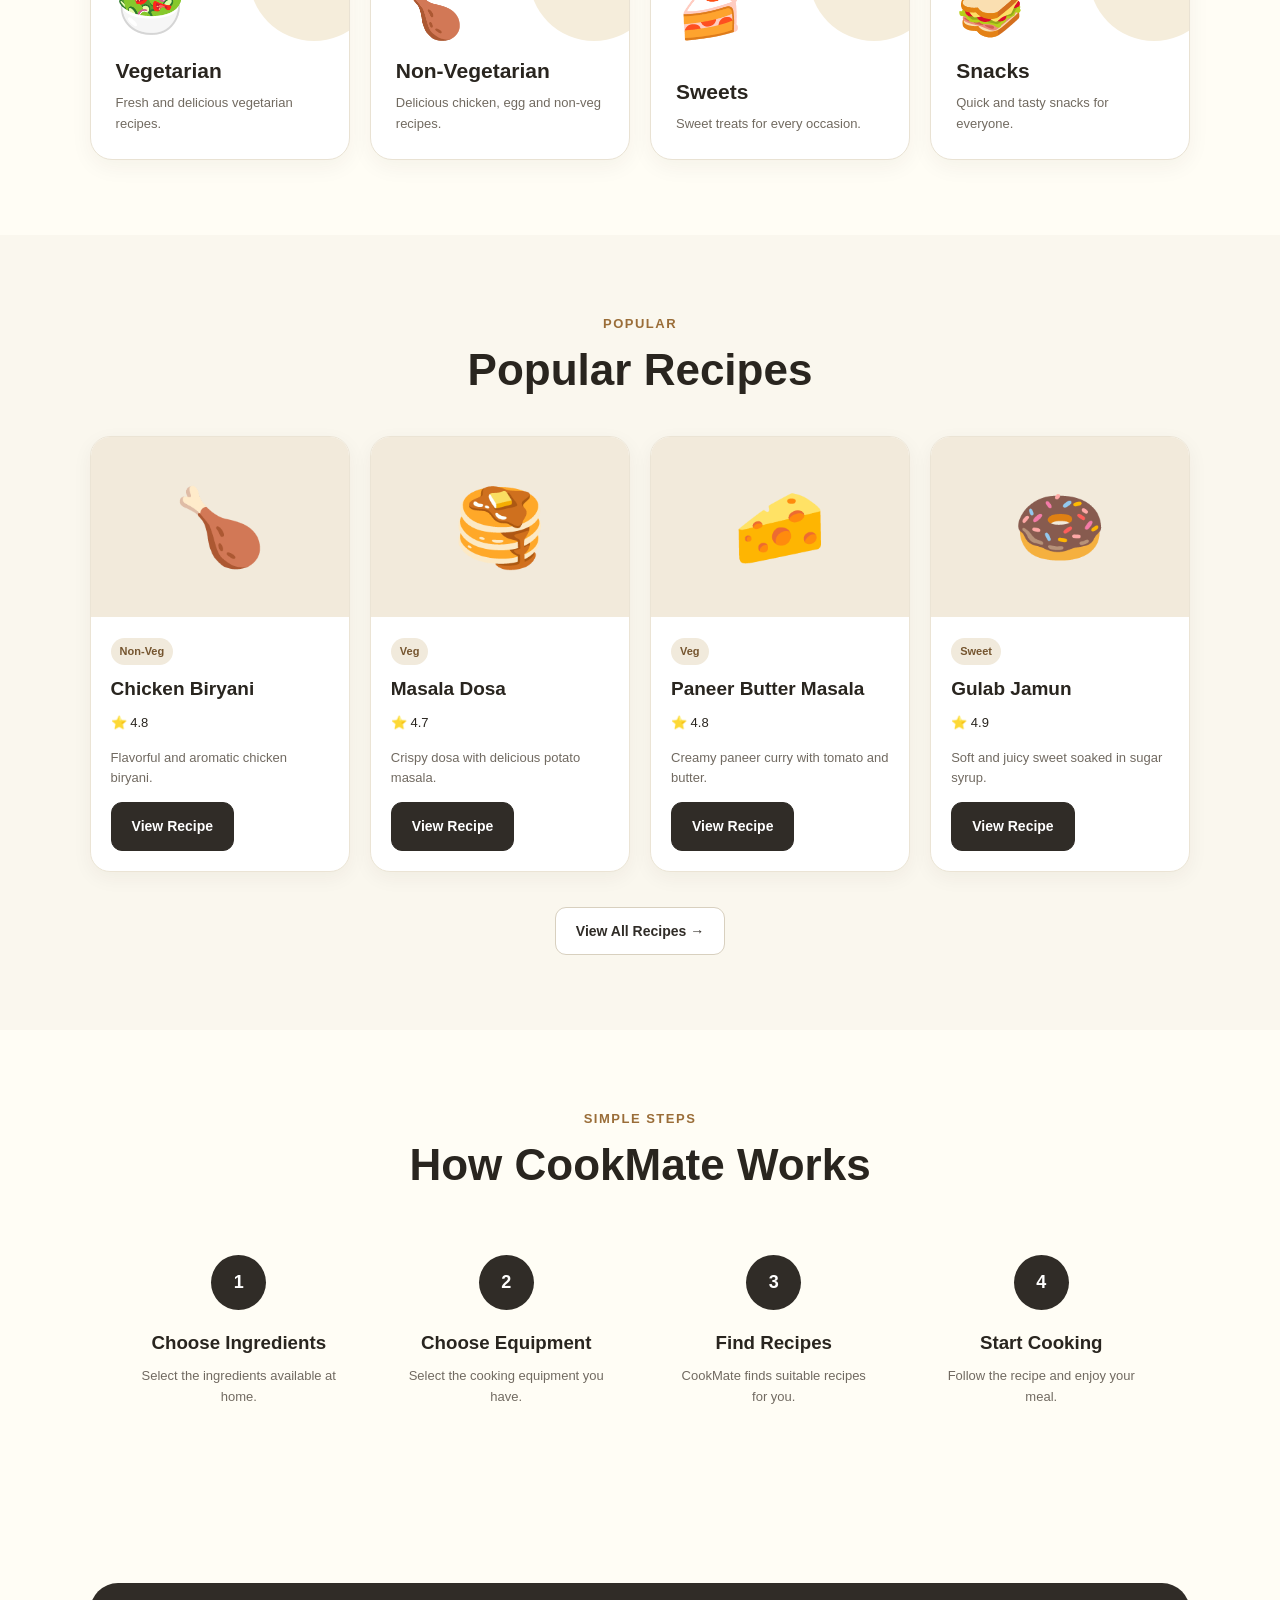
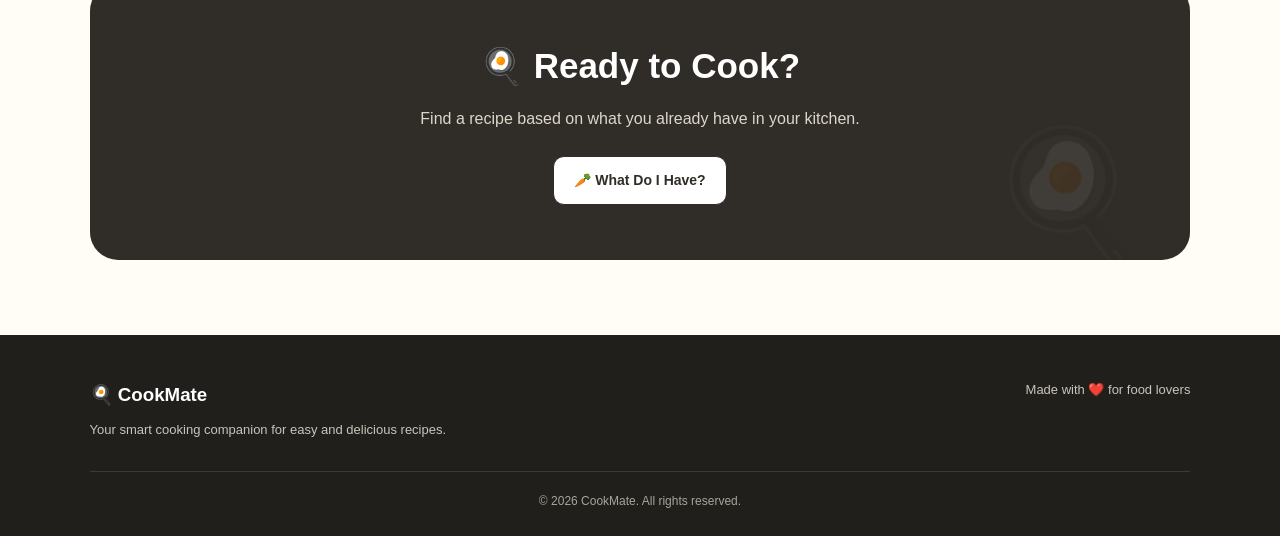
==== commit 038b790a: "Update index.html" ====
--- a/index.html
+++ b/index.html
@@ -1,799 +1,1658 @@
 <!DOCTYPE html>
 <html lang="en">
+
 <head>
     <meta charset="UTF-8">
     <meta name="viewport" content="width=device-width, initial-scale=1.0">
 
-    <title>CookMate - Smart Cooking & Recipe Finder</title>
-
-    <link rel="stylesheet" href="css/style.css">
+    <title>CookMate - Smart Recipe Finder</title>
+
+    <!-- Shared CSS -->
+    <link rel="stylesheet" href="./css/style.css">
+
+    <style>
+        /* =====================================================
+           RESET
+        ===================================================== */
+
+        * {
+            margin: 0;
+            padding: 0;
+            box-sizing: border-box;
+        }
+
+        html {
+            scroll-behavior: smooth;
+        }
+
+        body {
+            font-family: Arial, Helvetica, sans-serif;
+            background: #fffdf5;
+            color: #29251f;
+            line-height: 1.6;
+        }
+
+        a {
+            text-decoration: none;
+            color: inherit;
+        }
+
+        button,
+        input {
+            font-family: inherit;
+        }
+
+
+        /* =====================================================
+           NAVBAR
+        ===================================================== */
+
+        .navbar {
+            width: 100%;
+            min-height: 72px;
+            padding: 15px 7%;
+            display: flex;
+            align-items: center;
+            justify-content: space-between;
+            gap: 25px;
+
+            background: rgba(255, 255, 255, 0.96);
+            border-bottom: 1px solid #eee8d8;
+
+            position: sticky;
+            top: 0;
+            z-index: 1000;
+
+            box-shadow: 0 3px 15px rgba(0, 0, 0, 0.04);
+        }
+
+        .logo {
+            font-size: 24px;
+            font-weight: 800;
+            color: #29251f;
+            white-space: nowrap;
+        }
+
+        .nav-links {
+            display: flex;
+            align-items: center;
+            justify-content: center;
+            gap: 25px;
+            flex-wrap: wrap;
+        }
+
+        .nav-links a {
+            color: #4f493f;
+            font-size: 15px;
+            font-weight: 600;
+            transition: 0.25s ease;
+        }
+
+        .nav-links a:hover {
+            color: #9a6d38;
+        }
+
+
+        /* =====================================================
+           HERO
+        ===================================================== */
+
+        .hero {
+            min-height: 600px;
+            padding: 85px 7%;
+
+            display: flex;
+            align-items: center;
+
+            background:
+                linear-gradient(
+                    90deg,
+                    rgba(255, 253, 245, 0.98) 0%,
+                    rgba(255, 253, 245, 0.92) 48%,
+                    rgba(255, 253, 245, 0.45) 100%
+                ),
+                url("https://images.unsplash.com/photo-1498837167922-ddd27525d352?auto=format&fit=crop&w=1600&q=85");
+
+            background-size: cover;
+            background-position: center;
+        }
+
+        .hero-content {
+            max-width: 650px;
+        }
+
+        .welcome-text {
+            display: inline-block;
+            padding: 8px 15px;
+            margin-bottom: 20px;
+
+            background: #f2ead8;
+            border-radius: 30px;
+
+            color: #72542e;
+            font-size: 14px;
+            font-weight: 700;
+        }
+
+        .hero h1 {
+            font-size: clamp(42px, 6vw, 72px);
+            line-height: 1.08;
+            margin-bottom: 20px;
+            letter-spacing: -2px;
+        }
+
+        .hero h1 span {
+            color: #a16f35;
+        }
+
+        .hero-description {
+            max-width: 580px;
+            color: #625c52;
+            font-size: 17px;
+            margin-bottom: 30px;
+        }
+
+
+        /* =====================================================
+           SEARCH
+        ===================================================== */
+
+        .search-box {
+            width: 100%;
+            max-width: 620px;
+
+            display: flex;
+            align-items: center;
+            gap: 10px;
+
+            background: white;
+            padding: 8px;
+
+            border: 1px solid #e4dece;
+            border-radius: 16px;
+
+            box-shadow: 0 10px 30px rgba(60, 45, 20, 0.08);
+        }
+
+        .search-box input {
+            flex: 1;
+            min-width: 0;
+
+            border: none;
+            outline: none;
+
+            padding: 14px 15px;
+
+            font-size: 15px;
+            background: transparent;
+        }
+
+        .search-box button {
+            border: none;
+            cursor: pointer;
+
+            padding: 13px 22px;
+
+            background: #302c27;
+            color: white;
+
+            border-radius: 11px;
+
+            font-weight: 700;
+
+            transition: 0.25s ease;
+        }
+
+        .search-box button:hover {
+            transform: translateY(-2px);
+            background: #171512;
+        }
+
+
+        /* =====================================================
+           HERO BUTTONS
+        ===================================================== */
+
+        .hero-buttons {
+            display: flex;
+            gap: 12px;
+            flex-wrap: wrap;
+            margin-top: 20px;
+        }
+
+        .primary-btn,
+        .secondary-btn {
+            display: inline-flex;
+            align-items: center;
+            justify-content: center;
+
+            padding: 12px 20px;
+
+            border-radius: 11px;
+
+            font-size: 14px;
+            font-weight: 700;
+
+            cursor: pointer;
+
+            transition: 0.25s ease;
+        }
+
+        .primary-btn {
+            background: #302c27;
+            color: white;
+            border: 1px solid #302c27;
+        }
+
+        .primary-btn:hover {
+            transform: translateY(-2px);
+        }
+
+        .secondary-btn {
+            background: white;
+            color: #302c27;
+            border: 1px solid #d8d0bf;
+        }
+
+        .secondary-btn:hover {
+            transform: translateY(-2px);
+            background: #f7f2e6;
+        }
+
+
+        /* =====================================================
+           COMMON SECTION
+        ===================================================== */
+
+        .section {
+            padding: 75px 7%;
+        }
+
+        .section-header {
+            text-align: center;
+            max-width: 700px;
+            margin: 0 auto 40px;
+        }
+
+        .section-label {
+            display: inline-block;
+
+            margin-bottom: 10px;
+
+            font-size: 13px;
+            font-weight: 800;
+            letter-spacing: 1.5px;
+
+            color: #9a6d38;
+            text-transform: uppercase;
+        }
+
+        .section-header h2 {
+            font-size: clamp(30px, 4vw, 44px);
+            line-height: 1.15;
+            margin-bottom: 12px;
+        }
+
+        .section-header p {
+            color: #6b655c;
+        }
+
+
+        /* =====================================================
+           SMART COOKING
+        ===================================================== */
+
+        .smart-section {
+            background: #f4efe3;
+        }
+
+        .smart-grid {
+            display: grid;
+            grid-template-columns: repeat(3, 1fr);
+            gap: 22px;
+            max-width: 1150px;
+            margin: auto;
+        }
+
+        .smart-card {
+            background: white;
+            padding: 30px;
+
+            border: 1px solid #ebe4d4;
+            border-radius: 22px;
+
+            box-shadow: 0 8px 25px rgba(60, 45, 20, 0.05);
+
+            transition: 0.3s ease;
+        }
+
+        .smart-card:hover {
+            transform: translateY(-6px);
+            box-shadow: 0 15px 35px rgba(60, 45, 20, 0.09);
+        }
+
+        .smart-icon {
+            width: 58px;
+            height: 58px;
+
+            display: flex;
+            align-items: center;
+            justify-content: center;
+
+            margin-bottom: 18px;
+
+            border-radius: 17px;
+
+            background: #f4eddd;
+
+            font-size: 28px;
+        }
+
+        .smart-card h3 {
+            font-size: 21px;
+            margin-bottom: 10px;
+        }
+
+        .smart-card p {
+            color: #6c665d;
+            font-size: 14px;
+            margin-bottom: 20px;
+        }
+
+        .card-link {
+            color: #8d6230;
+            font-weight: 700;
+            font-size: 14px;
+        }
+
+
+        /* =====================================================
+           CATEGORY SECTION
+        ===================================================== */
+
+        .category-grid {
+            max-width: 1150px;
+            margin: auto;
+
+            display: grid;
+            grid-template-columns: repeat(4, 1fr);
+            gap: 20px;
+        }
+
+        .category-card {
+            min-height: 220px;
+
+            display: flex;
+            flex-direction: column;
+            justify-content: flex-end;
+
+            padding: 25px;
+
+            border-radius: 22px;
+
+            background: white;
+            border: 1px solid #e9e2d3;
+
+            box-shadow: 0 7px 22px rgba(60, 45, 20, 0.05);
+
+            transition: 0.3s ease;
+
+            position: relative;
+            overflow: hidden;
+        }
+
+        .category-card::before {
+            content: "";
+            position: absolute;
+
+            width: 130px;
+            height: 130px;
+
+            right: -30px;
+            top: -30px;
+
+            background: #f5eddb;
+
+            border-radius: 50%;
+        }
+
+        .category-card:hover {
+            transform: translateY(-7px);
+            box-shadow: 0 15px 35px rgba(60, 45, 20, 0.1);
+        }
+
+        .category-icon {
+            font-size: 55px;
+            margin-bottom: auto;
+            position: relative;
+            z-index: 1;
+        }
+
+        .category-card h3 {
+            font-size: 21px;
+            margin-bottom: 5px;
+            position: relative;
+            z-index: 1;
+        }
+
+        .category-card p {
+            color: #716a60;
+            font-size: 13px;
+            position: relative;
+            z-index: 1;
+        }
+
+
+        /* =====================================================
+           POPULAR RECIPES
+        ===================================================== */
+
+        .popular-section {
+            background: #faf7ee;
+        }
+
+        .recipe-grid {
+            max-width: 1150px;
+            margin: auto;
+
+            display: grid;
+            grid-template-columns: repeat(4, 1fr);
+            gap: 20px;
+        }
+
+        .recipe-card {
+            background: white;
+            border-radius: 20px;
+
+            overflow: hidden;
+
+            border: 1px solid #ebe4d5;
+
+            box-shadow: 0 6px 20px rgba(60, 45, 20, 0.05);
+
+            transition: 0.3s ease;
+        }
+
+        .recipe-card:hover {
+            transform: translateY(-6px);
+        }
+
+        .recipe-image {
+            height: 180px;
+
+            display: flex;
+            align-items: center;
+            justify-content: center;
+
+            background: #f2eadb;
+
+            font-size: 75px;
+        }
+
+        .recipe-content {
+            padding: 20px;
+        }
+
+        .recipe-tag {
+            display: inline-block;
+
+            padding: 5px 9px;
+
+            border-radius: 15px;
+
+            background: #f1eadc;
+
+            color: #75552f;
+
+            font-size: 11px;
+            font-weight: 700;
+
+            margin-bottom: 9px;
+        }
+
+        .recipe-content h3 {
+            font-size: 19px;
+            margin-bottom: 8px;
+        }
+
+        .recipe-content p {
+            color: #716a61;
+            font-size: 13px;
+
+            margin-bottom: 13px;
+        }
+
+        .rating {
+            font-size: 13px;
+            margin-bottom: 14px;
+        }
+
+
+        /* =====================================================
+           HOW IT WORKS
+        ===================================================== */
+
+        .steps-grid {
+            max-width: 1050px;
+            margin: auto;
+
+            display: grid;
+            grid-template-columns: repeat(4, 1fr);
+            gap: 20px;
+        }
+
+        .step {
+            text-align: center;
+            padding: 25px;
+        }
+
+        .step-number {
+            width: 55px;
+            height: 55px;
+
+            display: flex;
+            align-items: center;
+            justify-content: center;
+
+            margin: 0 auto 18px;
+
+            border-radius: 50%;
+
+            background: #302c27;
+            color: white;
+
+            font-size: 18px;
+            font-weight: 800;
+        }
+
+        .step h3 {
+            margin-bottom: 8px;
+        }
+
+        .step p {
+            color: #716a61;
+            font-size: 13px;
+        }
+
+
+        /* =====================================================
+           CTA
+        ===================================================== */
+
+        .cta-section {
+            padding: 75px 7%;
+        }
+
+        .cta-box {
+            max-width: 1100px;
+            margin: auto;
+
+            padding: 55px 45px;
+
+            text-align: center;
+
+            background: #302c27;
+            color: white;
+
+            border-radius: 28px;
+
+            position: relative;
+            overflow: hidden;
+        }
+
+        .cta-box::before {
+            content: "🍳";
+            position: absolute;
+
+            font-size: 130px;
+
+            right: 40px;
+            bottom: -40px;
+
+            opacity: 0.08;
+        }
+
+        .cta-box h2 {
+            font-size: 35px;
+            margin-bottom: 12px;
+        }
+
+        .cta-box p {
+            max-width: 600px;
+            margin: 0 auto 25px;
+
+            color: #ddd7cb;
+        }
+
+        .cta-box .primary-btn {
+            background: white;
+            color: #302c27;
+        }
+
+
+        /* =====================================================
+           FOOTER
+        ===================================================== */
+
+        .footer {
+            background: #211f1b;
+            color: white;
+            padding: 45px 7% 25px;
+        }
+
+        .footer-content {
+            max-width: 1150px;
+            margin: auto;
+
+            display: flex;
+            justify-content: space-between;
+            gap: 30px;
+
+            padding-bottom: 30px;
+
+            border-bottom: 1px solid rgba(255,255,255,0.12);
+        }
+
+        .footer h3 {
+            margin-bottom: 10px;
+        }
+
+        .footer p {
+            color: #c9c4bb;
+            font-size: 13px;
+            max-width: 450px;
+        }
+
+        .footer-bottom {
+            max-width: 1150px;
+            margin: 20px auto 0;
+
+            text-align: center;
+
+            color: #a9a49b;
+            font-size: 12px;
+        }
+
+
+        /* =====================================================
+           ANIMATIONS
+        ===================================================== */
+
+        .fade-up {
+            animation: fadeUp 0.8s ease forwards;
+        }
+
+        @keyframes fadeUp {
+
+            from {
+                opacity: 0;
+                transform: translateY(25px);
+            }
+
+            to {
+                opacity: 1;
+                transform: translateY(0);
+            }
+
+        }
+
+
+        /* =====================================================
+           RESPONSIVE
+        ===================================================== */
+
+        @media (max-width: 1050px) {
+
+            .category-grid {
+                grid-template-columns: repeat(2, 1fr);
+            }
+
+            .recipe-grid {
+                grid-template-columns: repeat(2, 1fr);
+            }
+
+            .steps-grid {
+                grid-template-columns: repeat(2, 1fr);
+            }
+
+            .navbar {
+                flex-direction: column;
+            }
+
+        }
+
+
+        @media (max-width: 700px) {
+
+            .hero {
+                min-height: 650px;
+                padding: 65px 5%;
+            }
+
+            .section {
+                padding: 55px 5%;
+            }
+
+            .smart-grid,
+            .category-grid,
+            .recipe-grid,
+            .steps-grid {
+                grid-template-columns: 1fr;
+            }
+
+            .nav-links {
+                gap: 12px;
+            }
+
+            .nav-links a {
+                font-size: 13px;
+            }
+
+            .search-box {
+                flex-direction: column;
+                background: white;
+                padding: 10px;
+            }
+
+            .search-box input {
+                width: 100%;
+            }
+
+            .search-box button {
+                width: 100%;
+            }
+
+            .footer-content {
+                flex-direction: column;
+            }
+
+            .cta-box {
+                padding: 40px 25px;
+            }
+
+            .cta-box h2 {
+                font-size: 28px;
+            }
+
+        }
+
+    </style>
+
 </head>
 
+
 <body>
 
-    <!-- =========================
-         NAVIGATION BAR
-    ========================== -->
-    <header class="navbar">
-
-        <div class="logo">
-            🍳 CookMate
+
+<!-- =====================================================
+     NAVBAR
+===================================================== -->
+
+<nav class="navbar">
+
+    <a href="index.html" class="logo">
+        🍳 CookMate
+    </a>
+
+    <div class="nav-links">
+
+        <a href="index.html" data-i18n="home">
+            Home
+        </a>
+
+        <a href="recipes.html" data-i18n="recipes">
+            Recipes
+        </a>
+
+        <a href="ingredients.html" data-i18n="ingredients">
+            Ingredients
+        </a>
+
+        <a href="equipment.html" data-i18n="equipment">
+            Equipment
+        </a>
+
+        <a href="favourites.html" data-i18n="favourites">
+            Favourites
+        </a>
+
+        <a href="profile.html" data-i18n="profile">
+            Profile
+        </a>
+
+    </div>
+
+</nav>
+
+
+
+<!-- =====================================================
+     HERO
+===================================================== -->
+
+<section class="hero">
+
+    <div class="hero-content fade-up">
+
+        <div class="welcome-text">
+
+            👋 <span data-i18n="welcome">
+                Welcome to CookMate
+            </span>
+
         </div>
 
-        <nav>
-            <a href="index.html" class="active">Home</a>
-            <a href="recipes.html">Recipes</a>
-            <a href="ingredients.html">Ingredients</a>
-            <a href="equipment.html">Equipment</a>
-            <a href="favourites.html">Favourites</a>
-            <a href="profile.html">Profile</a>
-        </nav>
-
-    </header>
-
-
-    <!-- =========================
-         HERO SECTION
-    ========================== -->
-    <section class="hero">
-
-        <div class="hero-content">
-
-            <p class="hero-small-title">
-                👋 Welcome to CookMate
-            </p>
-
-            <h1>
-                Cook Something<br>
-                <span>Delicious Today!</span>
-            </h1>
-
-            <p class="hero-description">
-                Discover delicious recipes, find meals based on
-                what you have at home, and make cooking easier
-                with CookMate.
-            </p>
-
-
-            <!-- SEARCH -->
-            <div class="search-box">
-
-                <input
-                    type="text"
-                    id="homeSearch"
-                    placeholder="Search for a recipe..."
-                    autocomplete="off"
-                >
-
-                <button
-                    type="button"
-                    class="primary-btn"
-                    onclick="searchRecipe()"
-                >
-                    🔍 Search
-                </button>
-
-            </div>
-
-
-            <!-- QUICK BUTTONS -->
-            <div class="hero-buttons">
-
-                <a
-                    href="recipes.html"
-                    class="primary-btn"
-                >
-                    🍴 Explore Recipes
-                </a>
-
-                <a
-                    href="ingredients.html"
-                    class="secondary-btn"
-                >
-                    🥕 What Do I Have?
-                </a>
-
-            </div>
+
+        <h1>
+
+            <span data-i18n="cookToday">
+                Cook Something
+            </span>
+
+            <br>
+
+            Delicious Today!
+
+        </h1>
+
+
+        <p
+            class="hero-description"
+            data-i18n="cookingCompanion"
+        >
+
+            Discover delicious recipes, find meals based on
+            what you have at home, and make cooking easier
+            with CookMate.
+
+        </p>
+
+
+        <!-- SEARCH -->
+
+        <div class="search-box">
+
+            <input
+                type="text"
+                id="homeSearch"
+                placeholder="Search for a recipe..."
+                data-i18n-placeholder="searchPlaceholder"
+            >
+
+            <button
+                onclick="searchRecipe()"
+                data-i18n="search"
+            >
+                🔍 Search
+            </button>
 
         </div>
 
-    </section>
-
-
-
-    <!-- =========================
-         QUICK ACCESS
-    ========================== -->
-    <section class="section">
-
-        <div class="section-heading">
-
-            <p class="section-label">
-                COOK SMARTER
-            </p>
-
-            <h2>
-                Everything You Need
-            </h2>
-
-            <p>
-                CookMate helps you plan and discover meals
-                with the ingredients and equipment you already have.
-            </p>
-
-        </div>
-
-
-        <div class="category-grid">
-
-            <!-- INGREDIENTS -->
-            <a
-                href="ingredients.html"
-                class="category-card"
-                style="text-decoration:none; color:inherit;"
-            >
-
-                <div class="category-icon">
-                    🥕
-                </div>
-
-                <h3>
-                    Ingredients at Home
-                </h3>
-
-                <p>
-                    Select the ingredients you have and
-                    discover recipes you can make.
-                </p>
-
-                <span>
-                    Find Recipes →
-                </span>
-
-            </a>
-
-
-            <!-- EQUIPMENT -->
-            <a
-                href="equipment.html"
-                class="category-card"
-                style="text-decoration:none; color:inherit;"
-            >
-
-                <div class="category-icon">
-                    🍳
-                </div>
-
-                <h3>
-                    Kitchen Equipment
-                </h3>
-
-                <p>
-                    Choose the cooking equipment available
-                    in your kitchen.
-                </p>
-
-                <span>
-                    Check Equipment →
-                </span>
-
-            </a>
-
-
-            <!-- FAVOURITES -->
-            <a
-                href="favourites.html"
-                class="category-card"
-                style="text-decoration:none; color:inherit;"
-            >
-
-                <div class="category-icon">
-                    ⭐
-                </div>
-
-                <h3>
-                    Favourite Recipes
-                </h3>
-
-                <p>
-                    Save your favourite recipes and
-                    access them anytime.
-                </p>
-
-                <span>
-                    View Favourites →
-                </span>
-
-            </a>
-
-        </div>
-
-    </section>
-
-
-
-    <!-- =========================
-         RECIPE CATEGORIES
-    ========================== -->
-    <section class="section">
-
-        <div class="section-heading">
-
-            <p class="section-label">
-                EXPLORE
-            </p>
-
-            <h2>
-                Recipe Categories
-            </h2>
-
-            <p>
-                Choose a category and find something delicious to cook.
-            </p>
-
-        </div>
-
-
-        <div class="category-grid">
-
-            <!-- VEG -->
-            <a
-                href="recipes.html?category=veg"
-                class="category-card"
-                style="text-decoration:none; color:inherit;"
-            >
-
-                <div class="category-icon">
-                    🥦
-                </div>
-
-                <h3>
-                    Vegetarian
-                </h3>
-
-                <p>
-                    Healthy and delicious vegetarian recipes
-                    for everyday cooking.
-                </p>
-
-                <span>
-                    View Veg Recipes →
-                </span>
-
-            </a>
-
-
-            <!-- NON VEG -->
-            <a
-                href="recipes.html?category=nonveg"
-                class="category-card"
-                style="text-decoration:none; color:inherit;"
-            >
-
-                <div class="category-icon">
-                    🍗
-                </div>
-
-                <h3>
-                    Non-Vegetarian
-                </h3>
-
-                <p>
-                    Tasty chicken, egg and other non-vegetarian
-                    recipes.
-                </p>
-
-                <span>
-                    View Non-Veg Recipes →
-                </span>
-
-            </a>
-
-
-            <!-- SWEETS -->
-            <a
-                href="recipes.html?category=sweets"
-                class="category-card"
-                style="text-decoration:none; color:inherit;"
-            >
-
-                <div class="category-icon">
-                    🍰
-                </div>
-
-                <h3>
-                    Sweets
-                </h3>
-
-                <p>
-                    Sweet and delicious desserts for
-                    every occasion.
-                </p>
-
-                <span>
-                    View Sweets →
-                </span>
-
-            </a>
-
-
-            <!-- SNACKS -->
-            <a
-                href="recipes.html?category=snacks"
-                class="category-card"
-                style="text-decoration:none; color:inherit;"
-            >
-
-                <div class="category-icon">
-                    🥨
-                </div>
-
-                <h3>
-                    Snacks
-                </h3>
-
-                <p>
-                    Quick and crispy snacks for your
-                    evening cravings.
-                </p>
-
-                <span>
-                    View Snacks →
-                </span>
-
-            </a>
-
-        </div>
-
-    </section>
-
-
-
-    <!-- =========================
-         POPULAR RECIPES
-    ========================== -->
-    <section class="section">
-
-        <div class="section-heading">
-
-            <p class="section-label">
-                POPULAR
-            </p>
-
-            <h2>
-                Popular Recipes
-            </h2>
-
-            <p>
-                Try some of the most popular recipes on CookMate.
-            </p>
-
-        </div>
-
-
-        <div class="recipe-grid">
-
-            <!-- CHICKEN BIRYANI -->
-            <a
-                href="recipe-details.html?recipe=chicken-biryani"
-                class="recipe-card"
-                style="text-decoration:none; color:inherit;"
-            >
-
-                <div class="recipe-image">
-                    🍗🍚
-                </div>
-
-                <div class="recipe-card-content">
-
-                    <span class="recipe-category">
-                        Non-Veg
-                    </span>
-
-                    <h3>
-                        Chicken Biryani
-                    </h3>
-
-                    <p>
-                        Aromatic and flavorful chicken biryani
-                        made with fragrant rice and spices.
-                    </p>
-
-                    <span>
-                        View Recipe →
-                    </span>
-
-                </div>
-
-            </a>
-
-
-            <!-- MASALA DOSA -->
-            <a
-                href="recipe-details.html?recipe=masala-dosa"
-                class="recipe-card"
-                style="text-decoration:none; color:inherit;"
-            >
-
-                <div class="recipe-image">
-                    🥞🥔
-                </div>
-
-                <div class="recipe-card-content">
-
-                    <span class="recipe-category">
-                        Veg
-                    </span>
-
-                    <h3>
-                        Masala Dosa
-                    </h3>
-
-                    <p>
-                        Crispy dosa served with a delicious
-                        spiced potato filling.
-                    </p>
-
-                    <span>
-                        View Recipe →
-                    </span>
-
-                </div>
-
-            </a>
-
-
-            <!-- PANEER BUTTER MASALA -->
-            <a
-                href="recipe-details.html?recipe=paneer-butter-masala"
-                class="recipe-card"
-                style="text-decoration:none; color:inherit;"
-            >
-
-                <div class="recipe-image">
-                    🧀🍅
-                </div>
-
-                <div class="recipe-card-content">
-
-                    <span class="recipe-category">
-                        Veg
-                    </span>
-
-                    <h3>
-                        Paneer Butter Masala
-                    </h3>
-
-                    <p>
-                        Soft paneer cooked in a creamy,
-                        rich tomato-based gravy.
-                    </p>
-
-                    <span>
-                        View Recipe →
-                    </span>
-
-                </div>
-
-            </a>
-
-
-            <!-- GULAB JAMUN -->
-            <a
-                href="recipe-details.html?recipe=gulab-jamun"
-                class="recipe-card"
-                style="text-decoration:none; color:inherit;"
-            >
-
-                <div class="recipe-image">
-                    🍩🍯
-                </div>
-
-                <div class="recipe-card-content">
-
-                    <span class="recipe-category">
-                        Sweets
-                    </span>
-
-                    <h3>
-                        Gulab Jamun
-                    </h3>
-
-                    <p>
-                        Soft sweet dumplings soaked in
-                        warm sugar syrup.
-                    </p>
-
-                    <span>
-                        View Recipe →
-                    </span>
-
-                </div>
-
-            </a>
-
-        </div>
-
-
-        <div class="center-button">
+
+        <!-- BUTTONS -->
+
+        <div class="hero-buttons">
 
             <a
                 href="recipes.html"
                 class="primary-btn"
+                data-i18n="exploreRecipes"
             >
-                View All Recipes →
+                🍽️ Explore Recipes
             </a>
 
+            <a
+                href="ingredients.html"
+                class="secondary-btn"
+                data-i18n="whatDoIHave"
+            >
+                🥕 What Do I Have?
+            </a>
+
         </div>
 
-    </section>
-
-
-
-    <!-- =========================
-         SMART RECIPE FINDER
-    ========================== -->
-    <section class="smart-section">
-
-        <div class="smart-content">
-
-            <p class="section-label">
-                SMART COOKING
+    </div>
+
+</section>
+
+
+
+<!-- =====================================================
+     SMART COOKING
+===================================================== -->
+
+<section class="section smart-section">
+
+    <div class="section-header">
+
+        <span
+            class="section-label"
+            data-i18n="smartCooking"
+        >
+            COOK SMARTER
+        </span>
+
+        <h2 data-i18n="everythingYouNeed">
+            Everything You Need
+        </h2>
+
+        <p>
+            CookMate helps you plan and discover meals
+            with the ingredients and equipment you already have.
+        </p>
+
+    </div>
+
+
+    <div class="smart-grid">
+
+
+        <!-- INGREDIENTS -->
+
+        <div class="smart-card">
+
+            <div class="smart-icon">
+                🥕
+            </div>
+
+            <h3 data-i18n="ingredientsAtHome">
+                Ingredients at Home
+            </h3>
+
+            <p data-i18n="ingredientsDescription">
+                Select the ingredients you have and discover
+                recipes you can make.
             </p>
 
-            <h2>
-                Not Sure What to Cook?
-            </h2>
-
-            <p>
-                Don't worry! Tell CookMate what ingredients
-                and equipment you have at home. We'll help
-                you discover recipes you can make.
+            <a
+                href="ingredients.html"
+                class="card-link"
+                data-i18n="findRecipes"
+            >
+                Find Recipes →
+            </a>
+
+        </div>
+
+
+        <!-- EQUIPMENT -->
+
+        <div class="smart-card">
+
+            <div class="smart-icon">
+                🍳
+            </div>
+
+            <h3 data-i18n="kitchenEquipment">
+                Kitchen Equipment
+            </h3>
+
+            <p data-i18n="equipmentDescription">
+                Choose the cooking equipment available
+                in your kitchen.
             </p>
 
-
-            <div class="smart-buttons">
+            <a
+                href="equipment.html"
+                class="card-link"
+                data-i18n="checkEquipment"
+            >
+                Check Equipment →
+            </a>
+
+        </div>
+
+
+        <!-- FAVOURITES -->
+
+        <div class="smart-card">
+
+            <div class="smart-icon">
+                ⭐
+            </div>
+
+            <h3 data-i18n="favouriteRecipes">
+                Favourite Recipes
+            </h3>
+
+            <p data-i18n="favouriteDescription">
+                Save your favourite recipes and access them anytime.
+            </p>
+
+            <a
+                href="favourites.html"
+                class="card-link"
+                data-i18n="viewFavourites"
+            >
+                View Favourites →
+            </a>
+
+        </div>
+
+    </div>
+
+</section>
+
+
+
+<!-- =====================================================
+     RECIPE CATEGORIES
+===================================================== -->
+
+<section class="section">
+
+    <div class="section-header">
+
+        <span
+            class="section-label"
+            data-i18n="explore"
+        >
+            EXPLORE
+        </span>
+
+        <h2 data-i18n="recipeCategories">
+            Recipe Categories
+        </h2>
+
+        <p>
+            Choose a category and find something delicious to cook.
+        </p>
+
+    </div>
+
+
+    <div class="category-grid">
+
+
+        <!-- VEG -->
+
+        <a
+            href="recipes.html?category=veg"
+            class="category-card"
+        >
+
+            <div class="category-icon">
+                🥗
+            </div>
+
+            <h3 data-i18n="vegetarian">
+                Vegetarian
+            </h3>
+
+            <p data-i18n="vegetarianDescription">
+                Fresh and delicious vegetarian recipes.
+            </p>
+
+        </a>
+
+
+        <!-- NON VEG -->
+
+        <a
+            href="recipes.html?category=nonveg"
+            class="category-card"
+        >
+
+            <div class="category-icon">
+                🍗
+            </div>
+
+            <h3 data-i18n="nonVegetarian">
+                Non-Vegetarian
+            </h3>
+
+            <p data-i18n="nonVegetarianDescription">
+                Delicious chicken, egg and non-veg recipes.
+            </p>
+
+        </a>
+
+
+        <!-- SWEETS -->
+
+        <a
+            href="recipes.html?category=sweets"
+            class="category-card"
+        >
+
+            <div class="category-icon">
+                🍰
+            </div>
+
+            <h3 data-i18n="sweets">
+                Sweets
+            </h3>
+
+            <p data-i18n="sweetsDescription">
+                Sweet treats for every occasion.
+            </p>
+
+        </a>
+
+
+        <!-- SNACKS -->
+
+        <a
+            href="recipes.html?category=snacks"
+            class="category-card"
+        >
+
+            <div class="category-icon">
+                🥪
+            </div>
+
+            <h3 data-i18n="snacks">
+                Snacks
+            </h3>
+
+            <p data-i18n="snacksDescription">
+                Quick and tasty snacks for everyone.
+            </p>
+
+        </a>
+
+    </div>
+
+</section>
+
+
+
+<!-- =====================================================
+     POPULAR RECIPES
+===================================================== -->
+
+<section class="section popular-section">
+
+    <div class="section-header">
+
+        <span
+            class="section-label"
+            data-i18n="popular"
+        >
+            POPULAR
+        </span>
+
+        <h2 data-i18n="popularRecipes">
+            Popular Recipes
+        </h2>
+
+    </div>
+
+
+    <div class="recipe-grid">
+
+
+        <!-- CHICKEN BIRYANI -->
+
+        <div class="recipe-card">
+
+            <div class="recipe-image">
+                🍗
+            </div>
+
+            <div class="recipe-content">
+
+                <span class="recipe-tag">
+                    Non-Veg
+                </span>
+
+                <h3 data-i18n="chickenBiryani">
+                    Chicken Biryani
+                </h3>
+
+                <div class="rating">
+                    ⭐ 4.8
+                </div>
+
+                <p>
+                    Flavorful and aromatic chicken biryani.
+                </p>
 
                 <a
-                    href="ingredients.html"
+                    href="recipe-details.html?recipe=chicken-biryani"
                     class="primary-btn"
+                    data-i18n="viewRecipe"
                 >
-                    🥕 Choose Ingredients
+                    View Recipe
                 </a>
 
+            </div>
+
+        </div>
+
+
+        <!-- MASALA DOSA -->
+
+        <div class="recipe-card">
+
+            <div class="recipe-image">
+                🥞
+            </div>
+
+            <div class="recipe-content">
+
+                <span class="recipe-tag">
+                    Veg
+                </span>
+
+                <h3 data-i18n="masalaDosa">
+                    Masala Dosa
+                </h3>
+
+                <div class="rating">
+                    ⭐ 4.7
+                </div>
+
+                <p>
+                    Crispy dosa with delicious potato masala.
+                </p>
+
                 <a
-                    href="equipment.html"
-                    class="secondary-btn"
+                    href="recipe-details.html?recipe=masala-dosa"
+                    class="primary-btn"
+                    data-i18n="viewRecipe"
                 >
-                    🍳 Choose Equipment
+                    View Recipe
                 </a>
 
             </div>
 
         </div>
 
-    </section>
-
-
-
-    <!-- =========================
-         HOW COOKMATE WORKS
-    ========================== -->
-    <section class="section">
-
-        <div class="section-heading">
-
-            <p class="section-label">
-                SIMPLE STEPS
+
+        <!-- PANEER -->
+
+        <div class="recipe-card">
+
+            <div class="recipe-image">
+                🧀
+            </div>
+
+            <div class="recipe-content">
+
+                <span class="recipe-tag">
+                    Veg
+                </span>
+
+                <h3 data-i18n="paneerButterMasala">
+                    Paneer Butter Masala
+                </h3>
+
+                <div class="rating">
+                    ⭐ 4.8
+                </div>
+
+                <p>
+                    Creamy paneer curry with tomato and butter.
+                </p>
+
+                <a
+                    href="recipe-details.html?recipe=paneer-butter-masala"
+                    class="primary-btn"
+                    data-i18n="viewRecipe"
+                >
+                    View Recipe
+                </a>
+
+            </div>
+
+        </div>
+
+
+        <!-- GULAB JAMUN -->
+
+        <div class="recipe-card">
+
+            <div class="recipe-image">
+                🍩
+            </div>
+
+            <div class="recipe-content">
+
+                <span class="recipe-tag">
+                    Sweet
+                </span>
+
+                <h3 data-i18n="gulabJamun">
+                    Gulab Jamun
+                </h3>
+
+                <div class="rating">
+                    ⭐ 4.9
+                </div>
+
+                <p>
+                    Soft and juicy sweet soaked in sugar syrup.
+                </p>
+
+                <a
+                    href="recipe-details.html?recipe=gulab-jamun"
+                    class="primary-btn"
+                    data-i18n="viewRecipe"
+                >
+                    View Recipe
+                </a>
+
+            </div>
+
+        </div>
+
+    </div>
+
+
+    <div style="text-align:center; margin-top:35px;">
+
+        <a
+            href="recipes.html"
+            class="secondary-btn"
+            data-i18n="viewAllRecipes"
+        >
+            View All Recipes →
+        </a>
+
+    </div>
+
+</section>
+
+
+
+<!-- =====================================================
+     HOW COOKMATE WORKS
+===================================================== -->
+
+<section class="section">
+
+    <div class="section-header">
+
+        <span
+            class="section-label"
+            data-i18n="simpleSteps"
+        >
+            SIMPLE STEPS
+        </span>
+
+        <h2 data-i18n="howCookMateWorks">
+            How CookMate Works
+        </h2>
+
+    </div>
+
+
+    <div class="steps-grid">
+
+
+        <div class="step">
+
+            <div class="step-number">
+                1
+            </div>
+
+            <h3 data-i18n="step1Title">
+                Choose Ingredients
+            </h3>
+
+            <p data-i18n="step1Description">
+                Select the ingredients available at home.
             </p>
 
-            <h2>
-                How CookMate Works
-            </h2>
-
         </div>
 
 
-        <div class="steps-grid">
-
-            <div class="step">
-
-                <div class="step-number">
-                    01
-                </div>
-
-                <h3>
-                    Choose Ingredients
-                </h3>
-
-                <p>
-                    Select the ingredients available
-                    in your kitchen.
-                </p>
-
-            </div>
-
-
-            <div class="step">
-
-                <div class="step-number">
-                    02
-                </div>
-
-                <h3>
-                    Choose Equipment
-                </h3>
-
-                <p>
-                    Select the cooking equipment
-                    you have available.
-                </p>
-
-            </div>
-
-
-            <div class="step">
-
-                <div class="step-number">
-                    03
-                </div>
-
-                <h3>
-                    Find Your Recipe
-                </h3>
-
-                <p>
-                    CookMate recommends recipes based
-                    on your available items.
-                </p>
-
-            </div>
-
-
-            <div class="step">
-
-                <div class="step-number">
-                    04
-                </div>
-
-                <h3>
-                    Start Cooking
-                </h3>
-
-                <p>
-                    Follow the step-by-step instructions
-                    and enjoy your meal.
-                </p>
-
-            </div>
+        <div class="step">
+
+            <div class="step-number">
+                2
+            </div>
+
+            <h3 data-i18n="step2Title">
+                Choose Equipment
+            </h3>
+
+            <p data-i18n="step2Description">
+                Select the cooking equipment you have.
+            </p>
 
         </div>
 
-    </section>
-
-
-
-    <!-- =========================
-         FOOTER
-    ========================== -->
-    <footer class="footer">
-
-        <div class="footer-content">
-
-            <div>
-
-                <h2>
-                    🍳 CookMate
-                </h2>
-
-                <p>
-                    Your smart cooking companion for
-                    simple and delicious recipes.
-                </p>
-
-            </div>
-
-
-            <div class="footer-links">
-
-                <a href="index.html">
-                    Home
-                </a>
-
-                <a href="recipes.html">
-                    Recipes
-                </a>
-
-                <a href="ingredients.html">
-                    Ingredients
-                </a>
-
-                <a href="equipment.html">
-                    Equipment
-                </a>
-
-                <a href="favourites.html">
-                    Favourites
-                </a>
-
-                <a href="profile.html">
-                    Profile
-                </a>
-
-            </div>
+
+        <div class="step">
+
+            <div class="step-number">
+                3
+            </div>
+
+            <h3 data-i18n="step3Title">
+                Find Recipes
+            </h3>
+
+            <p data-i18n="step3Description">
+                CookMate finds suitable recipes for you.
+            </p>
 
         </div>
 
 
-        <div class="footer-bottom">
-
-            <p>
-                © 2026 CookMate. Made for food lovers ❤️
+        <div class="step">
+
+            <div class="step-number">
+                4
+            </div>
+
+            <h3 data-i18n="step4Title">
+                Start Cooking
+            </h3>
+
+            <p data-i18n="step4Description">
+                Follow the recipe and enjoy your meal.
             </p>
 
         </div>
 
-    </footer>
-
-
-
-    <!-- =========================
-         JAVASCRIPT
-    ========================== -->
-    <script src="js/script.js"></script>
-
-
-    <script>
-
-        /*
-         * HOME PAGE SEARCH
-         */
-        function searchRecipe() {
-
-            const searchInput =
-                document.getElementById("homeSearch");
-
-            if (!searchInput) return;
-
-            const searchText =
-                searchInput.value.trim();
-
-
-            if (searchText === "") {
-
-                alert(
-                    "Please enter a recipe name to search."
+    </div>
+
+</section>
+
+
+
+<!-- =====================================================
+     CTA
+===================================================== -->
+
+<section class="cta-section">
+
+    <div class="cta-box">
+
+        <h2>
+            🍳 Ready to Cook?
+        </h2>
+
+        <p>
+            Find a recipe based on what you already have
+            in your kitchen.
+        </p>
+
+        <a
+            href="ingredients.html"
+            class="primary-btn"
+            data-i18n="whatDoIHave"
+        >
+            🥕 What Do I Have?
+        </a>
+
+    </div>
+
+</section>
+
+
+
+<!-- =====================================================
+     FOOTER
+===================================================== -->
+
+<footer class="footer">
+
+    <div class="footer-content">
+
+        <div>
+
+            <h3>
+                🍳 CookMate
+            </h3>
+
+            <p data-i18n="footerDescription">
+                Your smart cooking companion for easy and
+                delicious recipes.
+            </p>
+
+        </div>
+
+
+        <div>
+
+            <p data-i18n="madeForFoodLovers">
+                Made with ❤️ for food lovers
+            </p>
+
+        </div>
+
+    </div>
+
+
+    <div class="footer-bottom">
+
+        © 2026 CookMate. All rights reserved.
+
+    </div>
+
+</footer>
+
+
+
+<!-- =====================================================
+     JAVASCRIPT
+===================================================== -->
+
+<script src="./js/script.js"></script>
+
+
+<script>
+
+    /* =====================================================
+       HOME SEARCH
+    ===================================================== */
+
+    function searchRecipe() {
+
+        const input =
+            document.getElementById("homeSearch");
+
+        const recipe =
+            input.value.trim();
+
+        if (recipe === "") {
+
+            const language =
+                localStorage.getItem("cookmateLanguage") || "en";
+
+            const messages = {
+
+                en: "Please enter a recipe name.",
+
+                ta: "தயவுசெய்து சமையல் குறிப்பின் பெயரை உள்ளிடவும்.",
+
+                hi: "कृपया रेसिपी का नाम दर्ज करें।",
+
+                ml: "ദയവായി ഒരു പാചകക്കുറിപ്പിന്റെ പേര് നൽകുക.",
+
+                te: "దయచేసి వంటకం పేరును నమోదు చేయండి."
+
+            };
+
+            alert(
+                messages[language] || messages.en
+            );
+
+            return;
+        }
+
+
+        window.location.href =
+            "recipes.html?search=" +
+            encodeURIComponent(recipe);
+
+    }
+
+
+    /* =====================================================
+       ENTER KEY
+    ===================================================== */
+
+    document
+        .getElementById("homeSearch")
+        .addEventListener(
+            "keydown",
+            function(event) {
+
+                if (event.key === "Enter") {
+
+                    searchRecipe();
+
+                }
+
+            }
+        );
+
+
+    /* =====================================================
+       SCROLL ANIMATION
+    ===================================================== */
+
+    const animatedElements =
+        document.querySelectorAll(
+            ".smart-card, .category-card, .recipe-card, .step"
+        );
+
+
+    const observer =
+        new IntersectionObserver(
+            function(entries) {
+
+                entries.forEach(
+                    function(entry) {
+
+                        if (entry.isIntersecting) {
+
+                            entry.target.classList.add(
+                                "fade-up"
+                            );
+
+                            observer.unobserve(
+                                entry.target
+                            );
+
+                        }
+
+                    }
                 );
 
-                searchInput.focus();
-
-                return;
-            }
-
-
-            window.location.href =
-                "recipes.html?search=" +
-                encodeURIComponent(searchText);
-        }
-
-
-
-        /*
-         * PRESS ENTER TO SEARCH
-         */
-        document
-            .getElementById("homeSearch")
-            .addEventListener("keydown", function(event) {
-
-                if (event.key === "Enter") {
-
-                    searchRecipe();
-
-                }
-
-            });
-
-    </script>
+            },
+            {
+                threshold: 0.15
+            }
+        );
+
+
+    animatedElements.forEach(
+        function(element) {
+
+            observer.observe(element);
+
+        }
+    );
+
+
+</script>
+
 
 </body>
 </html>
